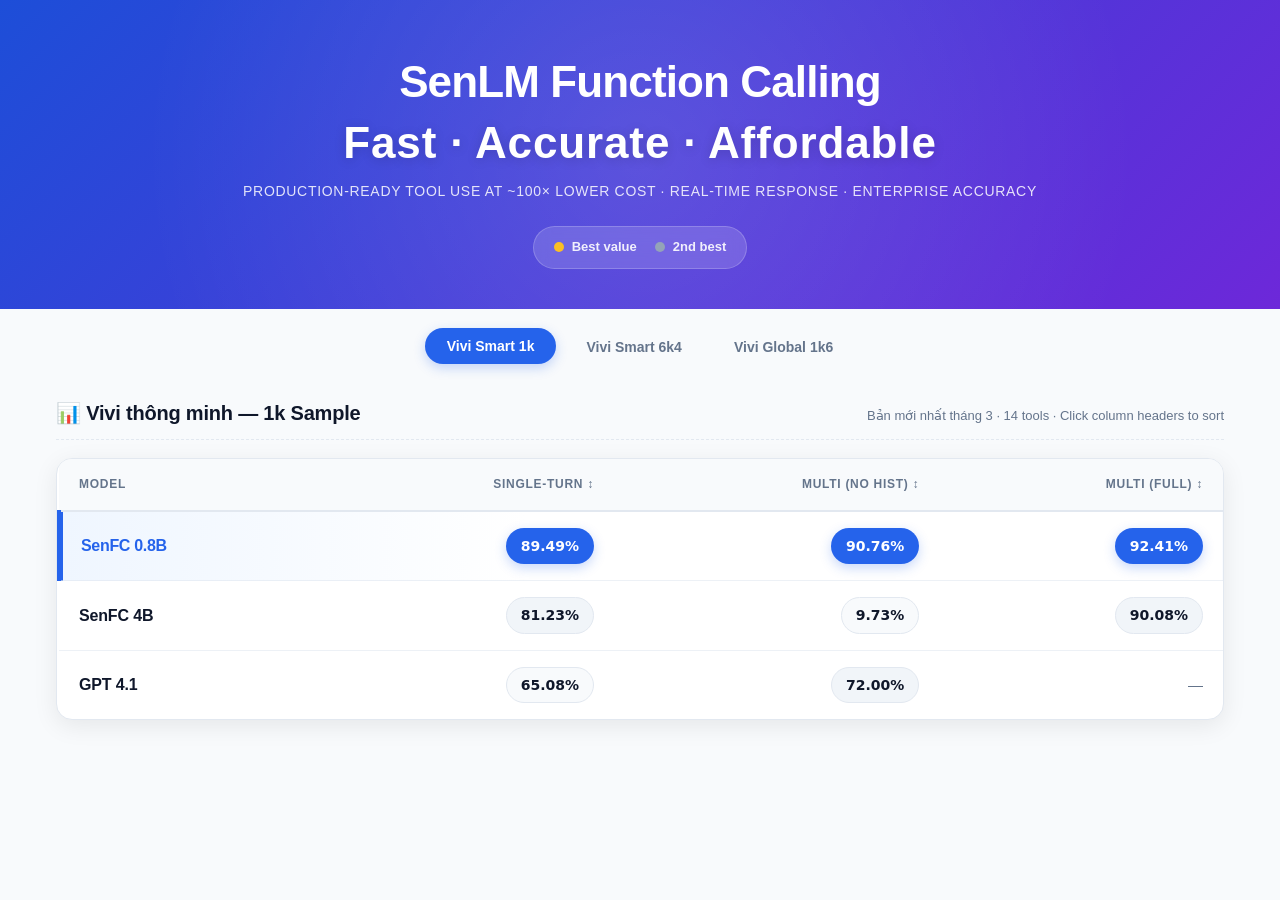
==== index.html @ 24fd55d2 "Clean leaderboard" ====
<!DOCTYPE html>
<html lang="en">

<head>
  <meta charset="UTF-8">
  <meta name="viewport" content="width=device-width, initial-scale=1.0">
  <title>Tool Use - SLP Benchmark — Car assistant - Robot </title>
  <link
    href="https://fonts.googleapis.com/css2?family=Quicksand:wght@500;600;700&family=Nunito:wght@400;500;600&family=Cormorant+Garamond:wght@300;400;600;700&family=Playfair+Display:ital,wght@0,400;0,700;1,400;1,700&display=swap"
    rel="stylesheet">
  <link rel="stylesheet" href="./static/style/style.css">
</head>

<body>
  <header class="header">
  <h1 class="page-title">SenLM Function Calling<br><span>Fast · Accurate · Affordable</span></h1>
  <p class="subtitle">Production-ready tool use at ~100× lower cost · Real-time response · Enterprise accuracy</p>
  <div class="legend">
    <div class="legend-item">
      <div class="legend-dot legend-best"></div> Best value
    </div>
    <div class="legend-item">
      <div class="legend-dot legend-second"></div> 2nd best
    </div>
  </div>
</header>

  <nav class="nav-tabs">
    <button class="tab-btn active" onclick="switchTab('vivi1k')">Vivi Smart 1k</button>
    <button class="tab-btn" onclick="switchTab('vivi6k')">Vivi Smart 6k4</button>
    <button class="tab-btn" onclick="switchTab('viviglob')">Vivi Global 1k6</button>
    <!-- <button class="tab-btn" onclick="switchTab('chart')">Visual Chart</button> -->
  </nav>

  <main class="main">
    <div id="tab-vivi1k" class="tab-panel active">
      <div class="section-header">
        <div class="section-title">📊 Vivi thông minh — 1k Sample</div>
        <div class="section-meta">Bản mới nhất tháng 3 · 14 tools · Click column headers to sort</div>
      </div>
      <div class="table-wrap">
        <table>
          <thead>
            <tr>
              <th>Model</th>
              <th class="sortable" onclick="sort1k('single')">Single-turn ↕</th>
              <th class="sortable" onclick="sort1k('noasst')">Multi (no hist) ↕</th>
              <th class="sortable" onclick="sort1k('full')">Multi (full) ↕</th>
            </tr>
          </thead>
          <tbody id="table1k-body"></tbody>
        </table>
      </div>
    </div>

    <!-- Vivi Smart 6k4 Table -->
    <div id="tab-vivi6k" class="tab-panel">
      <div class="section-header">
        <div class="section-title">📊 Vivi thông minh — 6k4 Sample</div>
        <div class="section-meta">Bản input 8 tools tháng 2</div>
      </div>
      <div class="table-wrap">
        <table>
          <thead>
            <tr>
              <th>Model</th>
              <th class="sortable" onclick="sort6k('overall')">Overall ↕</th>
              <th class="sortable" onclick="sort6k('tool')">Tool-Only ↕</th>
              <th class="sortable" onclick="sort6k('nocall')">No-Call ↕</th>
              <th class="sortable" onclick="sort6k('arg')">Argument ↕</th>
            </tr>
          </thead>
          <tbody id="table6k-body"></tbody>
        </table>
      </div>
    </div>

    <!-- Vivi Global English Table -->
    <div id="tab-viviglob" class="tab-panel">
      <div class="section-header">
        <div class="section-title">📊 Vivi Global English — 1k6</div>
      </div>
      <div class="table-wrap">
        <table>
          <thead>
            <tr>
              <th>Model</th>
              <th class="sortable" onclick="sortGlob('overall')">Overall ↕</th>
              <th class="sortable" onclick="sortGlob('tool')">Tool-Only ↕</th>
              <th class="sortable" onclick="sortGlob('nocall')">No-Call ↕</th>
              <th class="sortable" onclick="sortGlob('arg')">Argument ↕</th>
            </tr>
          </thead>
          <tbody id="tableglob-body"></tbody>
        </table>
      </div>
    </div>
  </main>

  <script src="./static/js/app.js"></script>
</body>

</html>
---- static/style/style.css ----
/* =========================================
   MODERN SaaS LEADERBOARD THEME
   Bold Header • Clean White Tables • Top Model Highlight
   ========================================= */

:root {
  /* Header & Accent */
  --header-bg: linear-gradient(135deg, #1D4ED8 0%, #6D28D9 100%);
  --accent: #2563EB;
  --accent-light: #EFF6FF;
  --accent-glow: rgba(37, 99, 235, 0.25);

  /* Layout & Backgrounds */
  --bg-main: #F8FAFC;
  --bg-card: #FFFFFF;
  --bg-hover: #F1F5F9;

  /* Borders & Shadows */
  --border: #E2E8F0;
  --border-soft: rgba(226, 232, 240, 0.6);
  --shadow-sm: 0 2px 8px rgba(0, 0, 0, 0.04);
  --shadow-md: 0 6px 24px rgba(0, 0, 0, 0.08);

  /* Typography */
  --text-dark: #0F172A;
  --text-muted: #64748B;
  --text-light: #FFFFFF;
}

*, *::before, *::after { box-sizing: border-box; margin: 0; padding: 0; }
html { scroll-behavior: smooth; }

body {
  font-family: 'Inter', -apple-system, BlinkMacSystemFont, 'Segoe UI', Roboto, sans-serif;
  background: var(--bg-main);
  color: var(--text-dark);
  line-height: 1.6;
  font-size: 15px;
  min-height: 100vh;
  -webkit-font-smoothing: antialiased;
}

/* =========================================
   HEADER (Bold Background + White Text)
   ========================================= */
.header {
  background: var(--header-bg);
  color: var(--text-light);
  padding: 56px 24px 40px;
  text-align: center;
  position: relative;
  overflow: hidden;
}

/* Subtle geometric glow behind title */
.header::before {
  content: '';
  position: absolute;
  top: -50%;
  left: -10%;
  width: 120%;
  height: 200%;
  background: radial-gradient(circle at 50% 50%, rgba(255,255,255,0.12) 0%, transparent 60%);
  pointer-events: none;
}

.page-title {
  font-size: clamp(28px, 5vw, 44px);
  font-weight: 800;
  letter-spacing: -0.02em;
  line-height: 1.2;
  color: #FFFFFF;
  margin-bottom: 10px;
  position: relative;
}

.page-title span {
  display: block;
  margin-top: 8px;
  font-weight: 700;
  color: #FFFFFF;
  letter-spacing: 0.02em;
  text-shadow: 0 2px 12px rgba(0,0,0,0.15);
}

.subtitle {
  font-size: 14px;
  font-weight: 500;
  color: rgba(255, 255, 255, 0.85);
  letter-spacing: 0.05em;
  text-transform: uppercase;
  margin-bottom: 24px;
  position: relative;
}

.legend {
  display: inline-flex;
  gap: 18px;
  padding: 10px 20px;
  background: rgba(255, 255, 255, 0.15);
  backdrop-filter: blur(8px);
  border: 1px solid rgba(255, 255, 255, 0.2);
  border-radius: 999px;
  color: rgba(255, 255, 255, 0.9);
  font-size: 13px;
  font-weight: 600;
  position: relative;
}

.legend-item { display: flex; align-items: center; gap: 8px; }
.legend-dot { width: 10px; height: 10px; border-radius: 50%; }
.legend-best { background: #FBBF24; }
.legend-second { background: #94A3B8; }

/* =========================================
   NAVIGATION TABS
   ========================================= */
.nav-tabs {
  display: flex;
  justify-content: center;
  gap: 8px;
  padding: 20px 16px 0;
  max-width: 900px;
  margin: 0 auto;
}

.tab-btn {
  font-family: inherit;
  font-size: 14px;
  font-weight: 600;
  padding: 10px 22px;
  border: none;
  background: transparent;
  color: var(--text-muted);
  cursor: pointer;
  border-radius: 999px;
  transition: all 0.2s ease;
}

.tab-btn:hover { background: var(--accent-light); color: var(--accent); }
.tab-btn.active {
  background: var(--accent);
  color: #FFFFFF;
  box-shadow: 0 4px 12px var(--accent-glow);
  transform: translateY(-1px);
}

/* =========================================
   MAIN CONTENT & TABLES
   ========================================= */
.main {
  max-width: 1200px;
  margin: 0 auto;
  padding: 32px 16px 64px;
}

.tab-panel { display: none; animation: fadeSlide 0.3s ease-out; }
.tab-panel.active { display: block; }
@keyframes fadeSlide { from { opacity: 0; transform: translateY(8px); } to { opacity: 1; transform: translateY(0); } }

.section-header {
  display: flex;
  justify-content: space-between;
  align-items: baseline;
  margin-bottom: 18px;
  padding-bottom: 10px;
  border-bottom: 1px dashed var(--border);
}

.section-title { font-size: 20px; font-weight: 700; color: var(--text-dark); letter-spacing: -0.01em; }
.section-meta { font-size: 13px; color: var(--text-muted); font-weight: 500; }

.table-wrap {
  background: var(--bg-card);
  border: 1px solid var(--border);
  border-radius: 16px;
  box-shadow: var(--shadow-md);
  overflow: hidden;
  margin-bottom: 32px;
}

table { width: 100%; border-collapse: collapse; min-width: 700px; }
thead tr { background: #F8FAFC; border-bottom: 2px solid var(--border); }
th {
  font-size: 12px;
  font-weight: 700;
  text-transform: uppercase;
  letter-spacing: 0.06em;
  color: var(--text-muted);
  padding: 16px 20px;
  text-align: left;
  white-space: nowrap;
}
th.sortable { cursor: pointer; user-select: none; transition: color 0.15s, background 0.15s; }
th.sortable:hover { color: var(--accent); background: rgba(37,99,235,0.04); }
th:not(:first-child) { text-align: right; }

tbody tr {
  border-bottom: 1px solid var(--border-soft);
  transition: background 0.15s ease;
}
tbody tr:last-child { border-bottom: none; }
tbody tr:hover { background: var(--bg-hover); }

td { padding: 16px 20px; font-size: 15px; vertical-align: middle; color: var(--text-dark); }
td:not(:first-child) { text-align: right; }

.td-model { font-weight: 700; font-size: 16px; color: var(--text-dark); letter-spacing: -0.01em; }
.td-model.senlm { color: var(--accent); font-weight: 800; }

/* =========================================
   TOP MODEL HIGHLIGHT (Bold Accent)
   ========================================= */
tbody tr:first-child {
  background: linear-gradient(90deg, var(--accent-light) 0%, #FFFFFF 40%);
  border-left: 4px solid var(--accent);
  box-shadow: inset 4px 0 0 var(--accent);
}
tbody tr:first-child .td-model {
  color: var(--accent);
  font-weight: 800;
  letter-spacing: -0.02em;
}

/* =========================================
   METRIC BADGES
   ========================================= */
.val {
  display: inline-flex;
  align-items: center;
  justify-content: center;
  min-width: 78px;
  padding: 6px 14px;
  font-family: 'Inter', system-ui, sans-serif;
  font-weight: 600;
  font-size: 14px;
  color: var(--text-dark);
  background: #F8FAFC;
  border: 1px solid var(--border);
  border-radius: 999px;
  transition: transform 0.15s ease, box-shadow 0.15s ease;
}
.val:hover { transform: translateY(-2px); box-shadow: var(--shadow-sm); }

.val.best {
  background: var(--accent);
  color: #FFFFFF;
  border-color: transparent;
  font-weight: 700;
  box-shadow: 0 4px 12px var(--accent-glow);
}
.val.second { background: #F1F5F9; color: var(--text-dark); border-color: var(--border); font-weight: 700; }
.val-dash { color: var(--text-muted); font-weight: 500; }

/* =========================================
   CHART & SELECTORS (Optional)
   ========================================= */
.chart-section {
  background: var(--bg-card);
  border: 1px solid var(--border);
  border-radius: 16px;
  padding: 24px;
  box-shadow: var(--shadow-md);
  margin-bottom: 32px;
}
.metric-selector { display: flex; gap: 8px; flex-wrap: wrap; margin-bottom: 18px; }
.metric-btn {
  font-family: inherit; font-size: 13px; font-weight: 600; padding: 8px 16px;
  border: 1px solid var(--border); background: transparent; color: var(--text-muted);
  border-radius: 8px; cursor: pointer; transition: all 0.15s;
}
.metric-btn:hover { border-color: var(--accent); color: var(--accent); background: var(--accent-light); }
.metric-btn.active { background: var(--accent); border-color: var(--accent); color: #FFF; box-shadow: 0 3px 10px var(--accent-glow); }

/* Responsive */
@media (max-width: 768px) {
  .header { padding: 40px 16px 32px; }
  .main { padding: 24px 12px 48px; }
  .nav-tabs { gap: 6px; overflow-x: auto; justify-content: flex-start; padding: 12px 8px 0; }
  .tab-btn { padding: 8px 16px; font-size: 13px; }
  .section-header { flex-direction: column; gap: 6px; }
  th, td { padding: 12px 14px; font-size: 14px; }
  .val { min-width: 70px; padding: 5px 10px; font-size: 13px; }
}
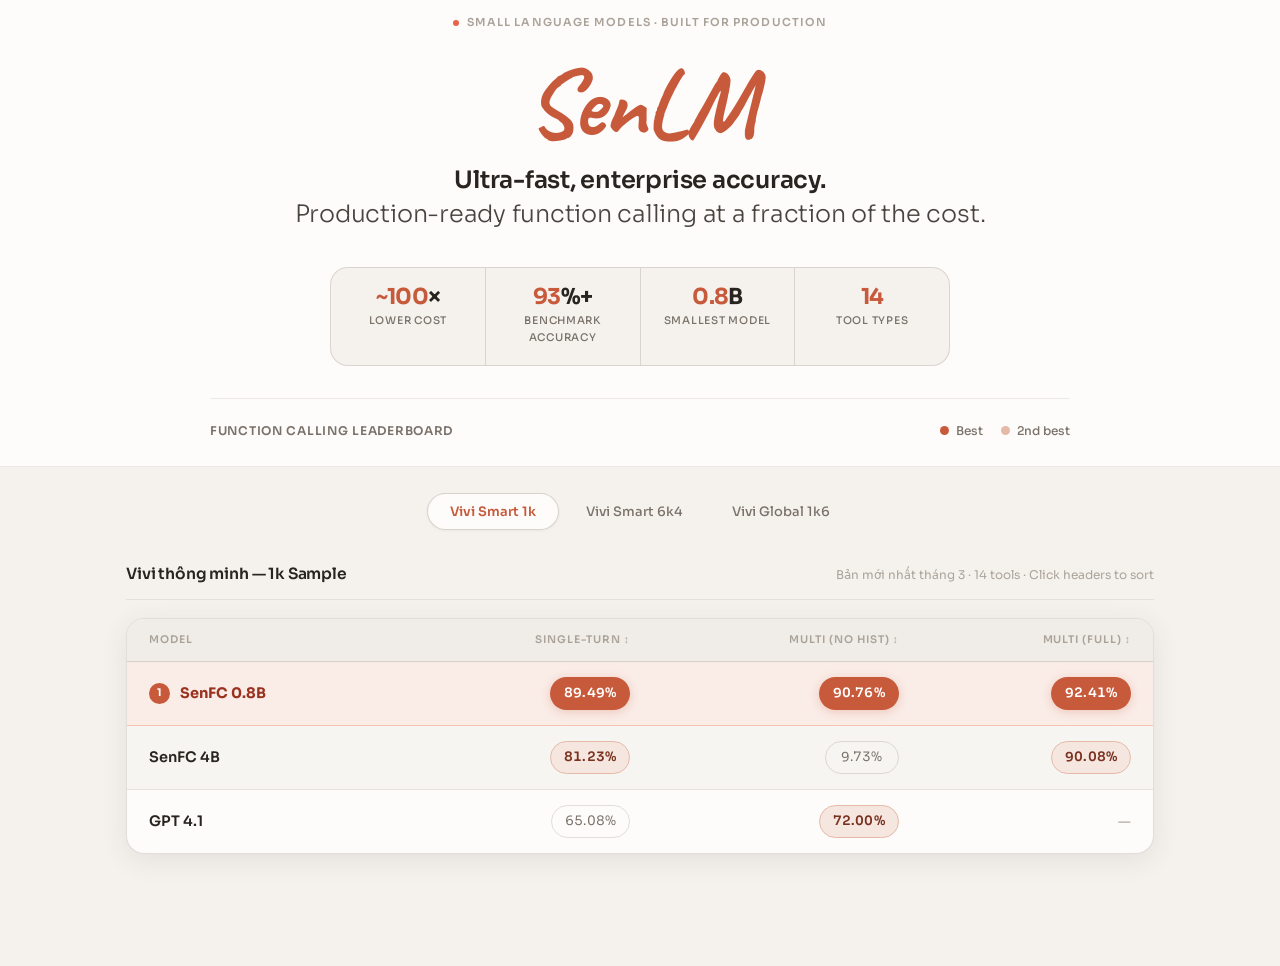
==== commit 423405e7: "Add claude liked theme" ====
--- a/index.html
+++ b/index.html
@@ -1,42 +1,71 @@
 <!DOCTYPE html>
 <html lang="en">
-
 <head>
   <meta charset="UTF-8">
   <meta name="viewport" content="width=device-width, initial-scale=1.0">
-  <title>Tool Use - SLP Benchmark — Car assistant - Robot </title>
-  <link
-    href="https://fonts.googleapis.com/css2?family=Quicksand:wght@500;600;700&family=Nunito:wght@400;500;600&family=Cormorant+Garamond:wght@300;400;600;700&family=Playfair+Display:ital,wght@0,400;0,700;1,400;1,700&display=swap"
-    rel="stylesheet">
+  <title>SenLM — Function Calling Benchmark</title>
+  <link href="https://fonts.googleapis.com/css2?family=Caveat:wght@600;700&family=Sora:wght@300;400;500;600;700&display=swap" rel="stylesheet">
   <link rel="stylesheet" href="./static/style/style.css">
 </head>
+<body>
 
-<body>
   <header class="header">
-  <h1 class="page-title">SenLM Function Calling<br><span>Fast · Accurate · Affordable</span></h1>
-  <p class="subtitle">Production-ready tool use at ~100× lower cost · Real-time response · Enterprise accuracy</p>
-  <div class="legend">
-    <div class="legend-item">
-      <div class="legend-dot legend-best"></div> Best value
+    <div class="header-eyebrow">
+      <span class="eyebrow-dot"></span>
+      Small Language Models · Built for Production
     </div>
-    <div class="legend-item">
-      <div class="legend-dot legend-second"></div> 2nd best
+
+    <div class="brand-lockup">
+      <span class="brand-name">SenLM</span>
+      <span class="brand-tagline-big">
+        <strong>Ultra-fast, enterprise accuracy.</strong><br>
+        Production-ready function calling at a fraction of the cost.
+      </span>
     </div>
-  </div>
-</header>
+
+    <div class="hero-stats">
+      <div class="hero-stat">
+        <span class="hero-stat-value"><span>~100</span>×</span>
+        <span class="hero-stat-label">Lower cost</span>
+      </div>
+      <div class="hero-stat">
+        <span class="hero-stat-value"><span>93</span>%+</span>
+        <span class="hero-stat-label">Benchmark accuracy</span>
+      </div>
+      <div class="hero-stat">
+        <span class="hero-stat-value"><span>0.8</span>B</span>
+        <span class="hero-stat-label">Smallest model</span>
+      </div>
+      <div class="hero-stat">
+        <span class="hero-stat-value"><span>14</span></span>
+        <span class="hero-stat-label">Tool types</span>
+      </div>
+    </div>
+
+    <div class="hero-bottom">
+      <div class="benchmark-label">Function Calling Leaderboard</div>
+      <div class="legend">
+        <div class="legend-item">
+          <div class="legend-dot legend-best"></div> Best
+        </div>
+        <div class="legend-item">
+          <div class="legend-dot legend-second"></div> 2nd best
+        </div>
+      </div>
+    </div>
+  </header>
 
   <nav class="nav-tabs">
     <button class="tab-btn active" onclick="switchTab('vivi1k')">Vivi Smart 1k</button>
     <button class="tab-btn" onclick="switchTab('vivi6k')">Vivi Smart 6k4</button>
     <button class="tab-btn" onclick="switchTab('viviglob')">Vivi Global 1k6</button>
-    <!-- <button class="tab-btn" onclick="switchTab('chart')">Visual Chart</button> -->
   </nav>
 
   <main class="main">
     <div id="tab-vivi1k" class="tab-panel active">
       <div class="section-header">
-        <div class="section-title">📊 Vivi thông minh — 1k Sample</div>
-        <div class="section-meta">Bản mới nhất tháng 3 · 14 tools · Click column headers to sort</div>
+        <div class="section-title">Vivi thông minh — 1k Sample</div>
+        <div class="section-meta">Bản mới nhất tháng 3 · 14 tools · Click headers to sort</div>
       </div>
       <div class="table-wrap">
         <table>
@@ -53,10 +82,9 @@
       </div>
     </div>
 
-    <!-- Vivi Smart 6k4 Table -->
     <div id="tab-vivi6k" class="tab-panel">
       <div class="section-header">
-        <div class="section-title">📊 Vivi thông minh — 6k4 Sample</div>
+        <div class="section-title">Vivi thông minh — 6k4 Sample</div>
         <div class="section-meta">Bản input 8 tools tháng 2</div>
       </div>
       <div class="table-wrap">
@@ -75,10 +103,9 @@
       </div>
     </div>
 
-    <!-- Vivi Global English Table -->
     <div id="tab-viviglob" class="tab-panel">
       <div class="section-header">
-        <div class="section-title">📊 Vivi Global English — 1k6</div>
+        <div class="section-title">Vivi Global English — 1k6</div>
       </div>
       <div class="table-wrap">
         <table>
@@ -99,5 +126,4 @@
 
   <script src="./static/js/app.js"></script>
 </body>
-
 </html>
--- a/static/style/style.css
+++ b/static/style/style.css
@@ -1,284 +1,398 @@
-/* =========================================
-   MODERN SaaS LEADERBOARD THEME
-   Bold Header • Clean White Tables • Top Model Highlight
-   ========================================= */
-
+@import url('https://fonts.googleapis.com/css2?family=Caveat:wght@600;700&family=Sora:wght@300;400;500;600;700&display=swap');
+
+/* ══════════════════════════════════════════
+   2026 ELEVATED NEUTRALS — 60/30/10 PALETTE
+   Base  60%: warm cream   #F5F2EE
+   Mid   30%: mist stone   #E8E4DE / card #FDFCFA
+   Accent 10%: burnt coral  #C85A3C
+══════════════════════════════════════════ */
 :root {
-  /* Header & Accent */
-  --header-bg: linear-gradient(135deg, #1D4ED8 0%, #6D28D9 100%);
-  --accent: #2563EB;
-  --accent-light: #EFF6FF;
-  --accent-glow: rgba(37, 99, 235, 0.25);
-
-  /* Layout & Backgrounds */
-  --bg-main: #F8FAFC;
-  --bg-card: #FFFFFF;
-  --bg-hover: #F1F5F9;
-
-  /* Borders & Shadows */
-  --border: #E2E8F0;
-  --border-soft: rgba(226, 232, 240, 0.6);
-  --shadow-sm: 0 2px 8px rgba(0, 0, 0, 0.04);
-  --shadow-md: 0 6px 24px rgba(0, 0, 0, 0.08);
-
-  /* Typography */
-  --text-dark: #0F172A;
-  --text-muted: #64748B;
-  --text-light: #FFFFFF;
+  --bg-page:      #F5F2EE;
+  --bg-section:   #EDEAE4;
+  --bg-card:      #FDFCFA;
+  --bg-row-alt:   #F7F5F1;
+  --bg-hover:     #EDE9E3;
+  --bg-thead:     #F0EDE8;
+
+  --accent:       #C85A3C;
+  --accent-warm:  #E8634A;
+  --accent-soft:  #FAECE7;
+  --accent-mid:   #F5C4B3;
+  --accent-text:  #9A3220;
+
+  --best-bg:      #C85A3C;
+  --best-fg:      #FFFFFF;
+  --second-bg:    #F5E6DF;
+  --second-fg:    #7A3220;
+  --second-bdr:   #E5B9A8;
+
+  --text-900:     #2A2420;
+  --text-700:     #4A443F;
+  --text-500:     #7A726A;
+  --text-300:     #ABA39A;
+
+  --border:       rgba(80,60,40,0.10);
+  --border-mid:   rgba(80,60,40,0.16);
+  --border-strong:rgba(80,60,40,0.22);
+
+  --shadow-xs:    0 1px 3px rgba(50,30,15,0.05);
+  --shadow-sm:    0 2px 12px rgba(50,30,15,0.07);
+  --shadow-md:    0 6px 28px rgba(50,30,15,0.09);
+
+  --r-sm:   8px;
+  --r-md:   12px;
+  --r-lg:   18px;
+  --r-pill: 999px;
+
+  --font-brand: 'Caveat', cursive;
+  --font-body:  'Sora', -apple-system, BlinkMacSystemFont, sans-serif;
 }
 
 *, *::before, *::after { box-sizing: border-box; margin: 0; padding: 0; }
 html { scroll-behavior: smooth; }
 
 body {
-  font-family: 'Inter', -apple-system, BlinkMacSystemFont, 'Segoe UI', Roboto, sans-serif;
-  background: var(--bg-main);
-  color: var(--text-dark);
+  font-family: var(--font-body);
+  background: var(--bg-page);
+  color: var(--text-700);
   line-height: 1.6;
   font-size: 15px;
   min-height: 100vh;
   -webkit-font-smoothing: antialiased;
 }
 
-/* =========================================
-   HEADER (Bold Background + White Text)
-   ========================================= */
+/* HERO */
 .header {
-  background: var(--header-bg);
-  color: var(--text-light);
-  padding: 56px 24px 40px;
+  background: var(--bg-card);
+  border-bottom: 1px solid var(--border);
+  padding: 0 24px;
   text-align: center;
-  position: relative;
+}
+
+.header-eyebrow {
+  display: flex;
+  justify-content: center;
+  align-items: center;
+  gap: 8px;
+  padding: 14px 0 0;
+  font-size: 11px;
+  font-weight: 600;
+  letter-spacing: 0.1em;
+  text-transform: uppercase;
+  color: var(--text-300);
+}
+
+.eyebrow-dot {
+  width: 6px; height: 6px;
+  border-radius: 50%;
+  background: var(--accent-warm);
+  display: inline-block;
+}
+
+.brand-lockup { padding: 28px 0 0; }
+
+.brand-name {
+  font-family: var(--font-brand);
+  font-size: clamp(60px, 10vw, 96px);
+  font-weight: 700;
+  color: var(--accent);
+  letter-spacing: -0.01em;
+  line-height: 0.92;
+  display: block;
+}
+
+.brand-tagline-big {
+  display: block;
+  font-size: clamp(16px, 2.6vw, 24px);
+  font-weight: 300;
+  color: var(--text-700);
+  letter-spacing: -0.01em;
+  margin-top: 16px;
+  line-height: 1.4;
+}
+
+.brand-tagline-big strong {
+  font-weight: 600;
+  color: var(--text-900);
+}
+
+.hero-stats {
+  display: flex;
+  justify-content: center;
+  gap: 0;
+  margin: 36px auto 0;
+  max-width: 620px;
+  border: 1px solid var(--border-mid);
+  border-radius: var(--r-lg);
   overflow: hidden;
-}
-
-/* Subtle geometric glow behind title */
-.header::before {
-  content: '';
-  position: absolute;
-  top: -50%;
-  left: -10%;
-  width: 120%;
-  height: 200%;
-  background: radial-gradient(circle at 50% 50%, rgba(255,255,255,0.12) 0%, transparent 60%);
-  pointer-events: none;
-}
-
-.page-title {
-  font-size: clamp(28px, 5vw, 44px);
-  font-weight: 800;
-  letter-spacing: -0.02em;
-  line-height: 1.2;
-  color: #FFFFFF;
-  margin-bottom: 10px;
-  position: relative;
-}
-
-.page-title span {
+  background: var(--bg-page);
+}
+
+.hero-stat {
+  flex: 1;
+  padding: 18px 16px;
+  text-align: center;
+  border-right: 1px solid var(--border-mid);
+}
+.hero-stat:last-child { border-right: none; }
+
+.hero-stat-value {
+  font-size: 22px;
+  font-weight: 700;
+  color: var(--text-900);
+  letter-spacing: -0.03em;
+  line-height: 1;
   display: block;
-  margin-top: 8px;
-  font-weight: 700;
-  color: #FFFFFF;
-  letter-spacing: 0.02em;
-  text-shadow: 0 2px 12px rgba(0,0,0,0.15);
-}
-
-.subtitle {
-  font-size: 14px;
+}
+.hero-stat-value span { color: var(--accent); }
+
+.hero-stat-label {
+  font-size: 10.5px;
   font-weight: 500;
-  color: rgba(255, 255, 255, 0.85);
-  letter-spacing: 0.05em;
+  color: var(--text-500);
   text-transform: uppercase;
-  margin-bottom: 24px;
-  position: relative;
+  letter-spacing: 0.07em;
+  margin-top: 5px;
+  display: block;
+}
+
+.hero-bottom {
+  display: flex;
+  justify-content: space-between;
+  align-items: center;
+  padding: 22px 0 26px;
+  border-top: 1px solid var(--border);
+  margin-top: 32px;
+  max-width: 860px;
+  margin-left: auto;
+  margin-right: auto;
+  flex-wrap: wrap;
+  gap: 12px;
+}
+
+.benchmark-label {
+  font-size: 12px;
+  font-weight: 600;
+  color: var(--text-500);
+  letter-spacing: 0.06em;
+  text-transform: uppercase;
 }
 
 .legend {
-  display: inline-flex;
+  display: flex;
   gap: 18px;
-  padding: 10px 20px;
-  background: rgba(255, 255, 255, 0.15);
-  backdrop-filter: blur(8px);
-  border: 1px solid rgba(255, 255, 255, 0.2);
-  border-radius: 999px;
-  color: rgba(255, 255, 255, 0.9);
-  font-size: 13px;
-  font-weight: 600;
-  position: relative;
-}
-
-.legend-item { display: flex; align-items: center; gap: 8px; }
-.legend-dot { width: 10px; height: 10px; border-radius: 50%; }
-.legend-best { background: #FBBF24; }
-.legend-second { background: #94A3B8; }
-
-/* =========================================
-   NAVIGATION TABS
-   ========================================= */
+  font-size: 12px;
+  font-weight: 500;
+  color: var(--text-500);
+  align-items: center;
+}
+
+.legend-item { display: flex; align-items: center; gap: 7px; }
+.legend-dot  { width: 9px; height: 9px; border-radius: 50%; flex-shrink: 0; }
+.legend-best   { background: var(--best-bg); }
+.legend-second { background: var(--second-bdr); }
+
+/* NAV */
 .nav-tabs {
   display: flex;
   justify-content: center;
-  gap: 8px;
-  padding: 20px 16px 0;
+  gap: 4px;
+  padding: 26px 16px 0;
   max-width: 900px;
   margin: 0 auto;
 }
 
 .tab-btn {
-  font-family: inherit;
-  font-size: 14px;
-  font-weight: 600;
-  padding: 10px 22px;
-  border: none;
+  font-family: var(--font-body);
+  font-size: 13px;
+  font-weight: 500;
+  padding: 9px 22px;
+  border: 1px solid transparent;
   background: transparent;
-  color: var(--text-muted);
+  color: var(--text-500);
   cursor: pointer;
-  border-radius: 999px;
-  transition: all 0.2s ease;
-}
-
-.tab-btn:hover { background: var(--accent-light); color: var(--accent); }
+  border-radius: var(--r-pill);
+  transition: all 0.18s ease;
+}
+
+.tab-btn:hover {
+  background: var(--bg-card);
+  border-color: var(--border-mid);
+  color: var(--text-700);
+}
+
 .tab-btn.active {
-  background: var(--accent);
-  color: #FFFFFF;
-  box-shadow: 0 4px 12px var(--accent-glow);
-  transform: translateY(-1px);
-}
-
-/* =========================================
-   MAIN CONTENT & TABLES
-   ========================================= */
+  background: var(--bg-card);
+  border-color: var(--border-strong);
+  color: var(--accent);
+  font-weight: 600;
+  box-shadow: var(--shadow-xs);
+}
+
+/* MAIN */
 .main {
-  max-width: 1200px;
+  max-width: 1060px;
   margin: 0 auto;
-  padding: 32px 16px 64px;
-}
-
-.tab-panel { display: none; animation: fadeSlide 0.3s ease-out; }
+  padding: 32px 16px 80px;
+}
+
+.tab-panel { display: none; animation: fadeUp 0.22s ease-out; }
 .tab-panel.active { display: block; }
-@keyframes fadeSlide { from { opacity: 0; transform: translateY(8px); } to { opacity: 1; transform: translateY(0); } }
+
+@keyframes fadeUp {
+  from { opacity: 0; transform: translateY(7px); }
+  to   { opacity: 1; transform: translateY(0); }
+}
 
 .section-header {
   display: flex;
   justify-content: space-between;
   align-items: baseline;
   margin-bottom: 18px;
-  padding-bottom: 10px;
-  border-bottom: 1px dashed var(--border);
-}
-
-.section-title { font-size: 20px; font-weight: 700; color: var(--text-dark); letter-spacing: -0.01em; }
-.section-meta { font-size: 13px; color: var(--text-muted); font-weight: 500; }
-
+  padding-bottom: 12px;
+  border-bottom: 1px solid var(--border);
+}
+
+.section-title {
+  font-size: 15.5px;
+  font-weight: 600;
+  color: var(--text-900);
+  letter-spacing: -0.01em;
+}
+
+.section-meta {
+  font-size: 12px;
+  color: var(--text-300);
+  font-weight: 400;
+}
+
+/* TABLE */
 .table-wrap {
   background: var(--bg-card);
-  border: 1px solid var(--border);
-  border-radius: 16px;
+  border: 1px solid var(--border-mid);
+  border-radius: var(--r-lg);
   box-shadow: var(--shadow-md);
   overflow: hidden;
   margin-bottom: 32px;
 }
 
-table { width: 100%; border-collapse: collapse; min-width: 700px; }
-thead tr { background: #F8FAFC; border-bottom: 2px solid var(--border); }
+table { width: 100%; border-collapse: collapse; min-width: 640px; }
+
+thead tr {
+  background: var(--bg-thead);
+  border-bottom: 1px solid var(--border-mid);
+}
+
 th {
-  font-size: 12px;
-  font-weight: 700;
+  font-size: 10.5px;
+  font-weight: 600;
   text-transform: uppercase;
-  letter-spacing: 0.06em;
-  color: var(--text-muted);
-  padding: 16px 20px;
+  letter-spacing: 0.09em;
+  color: var(--text-300);
+  padding: 13px 22px;
   text-align: left;
   white-space: nowrap;
 }
-th.sortable { cursor: pointer; user-select: none; transition: color 0.15s, background 0.15s; }
-th.sortable:hover { color: var(--accent); background: rgba(37,99,235,0.04); }
+
+th.sortable { cursor: pointer; user-select: none; transition: color 0.15s; }
+th.sortable:hover { color: var(--accent); }
 th:not(:first-child) { text-align: right; }
 
 tbody tr {
-  border-bottom: 1px solid var(--border-soft);
-  transition: background 0.15s ease;
-}
+  border-bottom: 1px solid var(--border);
+  transition: background 0.13s ease;
+}
+tbody tr:nth-child(even) { background: var(--bg-row-alt); }
 tbody tr:last-child { border-bottom: none; }
 tbody tr:hover { background: var(--bg-hover); }
 
-td { padding: 16px 20px; font-size: 15px; vertical-align: middle; color: var(--text-dark); }
+tbody tr:first-child {
+  background: var(--accent-soft);
+  border-bottom: 1px solid var(--accent-mid);
+}
+tbody tr:first-child:hover { background: #f8ddd3; }
+
+td {
+  padding: 15px 22px;
+  font-size: 14px;
+  vertical-align: middle;
+  color: var(--text-700);
+}
 td:not(:first-child) { text-align: right; }
 
-.td-model { font-weight: 700; font-size: 16px; color: var(--text-dark); letter-spacing: -0.01em; }
-.td-model.senlm { color: var(--accent); font-weight: 800; }
-
-/* =========================================
-   TOP MODEL HIGHLIGHT (Bold Accent)
-   ========================================= */
-tbody tr:first-child {
-  background: linear-gradient(90deg, var(--accent-light) 0%, #FFFFFF 40%);
-  border-left: 4px solid var(--accent);
-  box-shadow: inset 4px 0 0 var(--accent);
-}
+.td-model {
+  font-weight: 600;
+  font-size: 14.5px;
+  color: var(--text-900);
+  display: flex;
+  align-items: center;
+  gap: 10px;
+}
+.td-model.senlm { color: var(--accent); }
+
 tbody tr:first-child .td-model {
-  color: var(--accent);
-  font-weight: 800;
-  letter-spacing: -0.02em;
-}
-
-/* =========================================
-   METRIC BADGES
-   ========================================= */
+  color: var(--accent-text);
+  font-weight: 700;
+}
+
+.rank-badge {
+  display: inline-flex;
+  align-items: center;
+  justify-content: center;
+  width: 21px; height: 21px;
+  border-radius: 50%;
+  font-size: 10.5px;
+  font-weight: 700;
+  background: var(--accent);
+  color: #fff;
+  flex-shrink: 0;
+}
+
+/* BADGES */
 .val {
   display: inline-flex;
   align-items: center;
   justify-content: center;
-  min-width: 78px;
-  padding: 6px 14px;
-  font-family: 'Inter', system-ui, sans-serif;
-  font-weight: 600;
-  font-size: 14px;
-  color: var(--text-dark);
-  background: #F8FAFC;
-  border: 1px solid var(--border);
-  border-radius: 999px;
-  transition: transform 0.15s ease, box-shadow 0.15s ease;
-}
-.val:hover { transform: translateY(-2px); box-shadow: var(--shadow-sm); }
+  min-width: 74px;
+  padding: 5px 13px;
+  font-weight: 400;
+  font-size: 13px;
+  color: var(--text-500);
+  background: transparent;
+  border: 1px solid var(--border-mid);
+  border-radius: var(--r-pill);
+  font-variant-numeric: tabular-nums;
+  letter-spacing: 0.01em;
+}
 
 .val.best {
-  background: var(--accent);
-  color: #FFFFFF;
+  background: var(--best-bg);
+  color: var(--best-fg);
   border-color: transparent;
-  font-weight: 700;
-  box-shadow: 0 4px 12px var(--accent-glow);
-}
-.val.second { background: #F1F5F9; color: var(--text-dark); border-color: var(--border); font-weight: 700; }
-.val-dash { color: var(--text-muted); font-weight: 500; }
-
-/* =========================================
-   CHART & SELECTORS (Optional)
-   ========================================= */
-.chart-section {
-  background: var(--bg-card);
-  border: 1px solid var(--border);
-  border-radius: 16px;
-  padding: 24px;
-  box-shadow: var(--shadow-md);
-  margin-bottom: 32px;
-}
-.metric-selector { display: flex; gap: 8px; flex-wrap: wrap; margin-bottom: 18px; }
-.metric-btn {
-  font-family: inherit; font-size: 13px; font-weight: 600; padding: 8px 16px;
-  border: 1px solid var(--border); background: transparent; color: var(--text-muted);
-  border-radius: 8px; cursor: pointer; transition: all 0.15s;
-}
-.metric-btn:hover { border-color: var(--accent); color: var(--accent); background: var(--accent-light); }
-.metric-btn.active { background: var(--accent); border-color: var(--accent); color: #FFF; box-shadow: 0 3px 10px var(--accent-glow); }
-
-/* Responsive */
+  font-weight: 600;
+  box-shadow: 0 2px 10px rgba(200,90,60,0.25);
+}
+
+.val.second {
+  background: var(--second-bg);
+  color: var(--second-fg);
+  border-color: var(--second-bdr);
+  font-weight: 600;
+}
+
+.val-dash { color: var(--text-300); }
+
+/* RESPONSIVE */
 @media (max-width: 768px) {
-  .header { padding: 40px 16px 32px; }
-  .main { padding: 24px 12px 48px; }
-  .nav-tabs { gap: 6px; overflow-x: auto; justify-content: flex-start; padding: 12px 8px 0; }
-  .tab-btn { padding: 8px 16px; font-size: 13px; }
-  .section-header { flex-direction: column; gap: 6px; }
-  th, td { padding: 12px 14px; font-size: 14px; }
-  .val { min-width: 70px; padding: 5px 10px; font-size: 13px; }
+  .header { padding: 0 12px; }
+  .hero-stats { flex-direction: column; border-radius: var(--r-md); }
+  .hero-stat { border-right: none; border-bottom: 1px solid var(--border-mid); }
+  .hero-stat:last-child { border-bottom: none; }
+  .hero-bottom { flex-direction: column; align-items: flex-start; padding: 16px 0 20px; }
+  .main { padding: 20px 10px 56px; }
+  .nav-tabs { overflow-x: auto; justify-content: flex-start; padding: 16px 8px 0; gap: 3px; }
+  .tab-btn { padding: 8px 14px; font-size: 12.5px; }
+  .section-header { flex-direction: column; gap: 4px; }
+  th, td { padding: 11px 14px; font-size: 13px; }
+  .val { min-width: 62px; padding: 4px 10px; font-size: 12px; }
 }
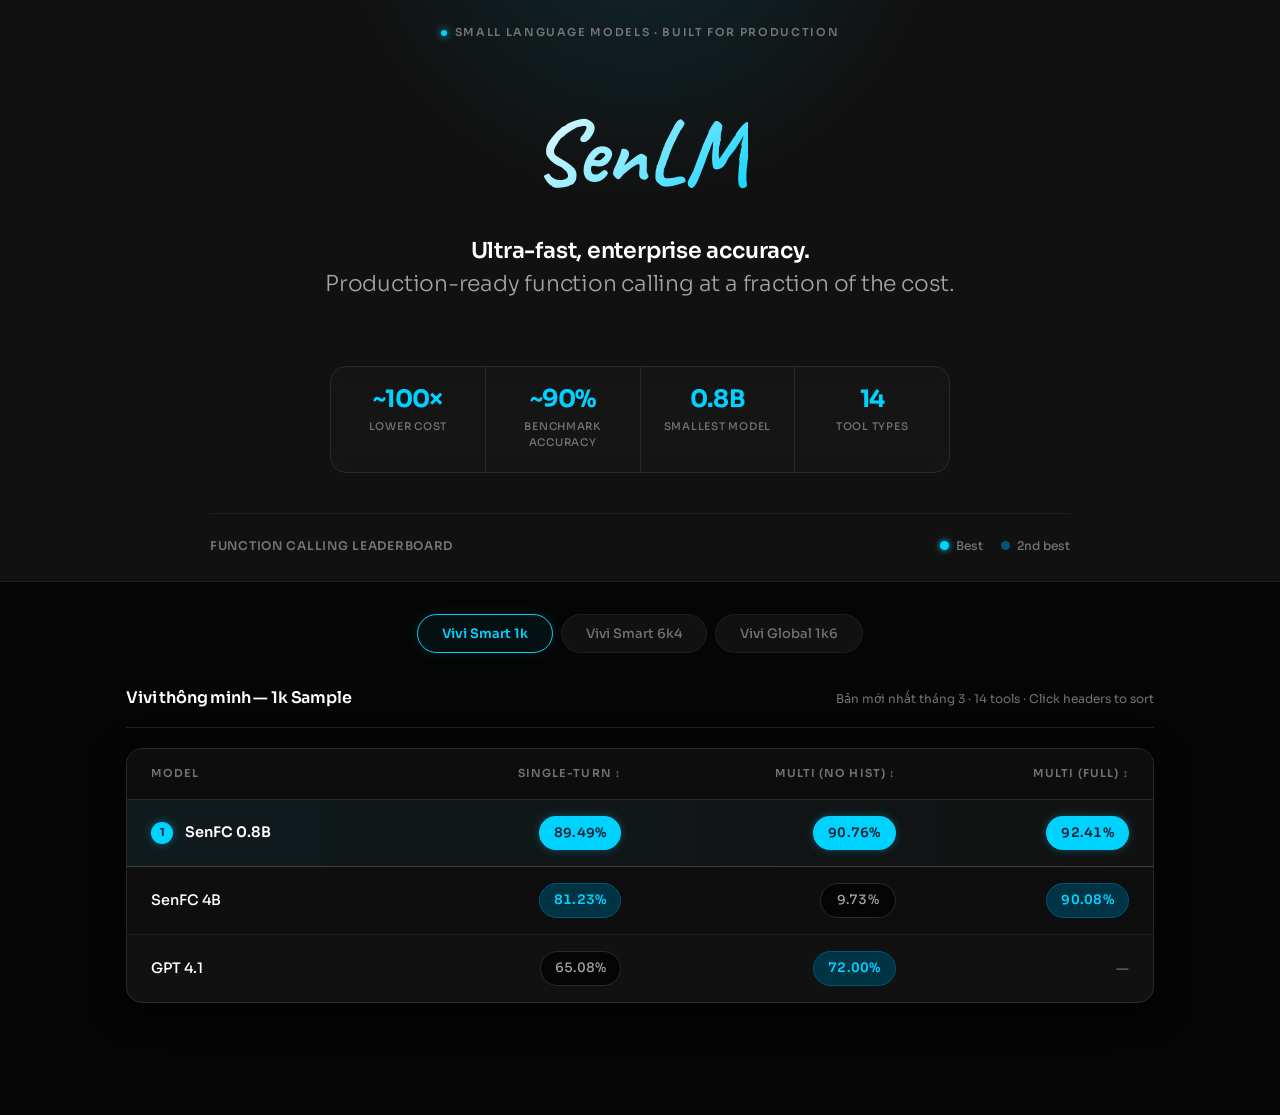
==== commit ae41899d: "Dark mode" ====
--- a/index.html
+++ b/index.html
@@ -25,15 +25,15 @@
 
     <div class="hero-stats">
       <div class="hero-stat">
-        <span class="hero-stat-value"><span>~100</span>×</span>
+        <span class="hero-stat-value"><span>~100×</span></span>
         <span class="hero-stat-label">Lower cost</span>
       </div>
       <div class="hero-stat">
-        <span class="hero-stat-value"><span>93</span>%+</span>
+        <span class="hero-stat-value"><span>~90%</span></span>
         <span class="hero-stat-label">Benchmark accuracy</span>
       </div>
       <div class="hero-stat">
-        <span class="hero-stat-value"><span>0.8</span>B</span>
+        <span class="hero-stat-value"><span>0.8B</span></span>
         <span class="hero-stat-label">Smallest model</span>
       </div>
       <div class="hero-stat">
--- a/static/style/style.css
+++ b/static/style/style.css
@@ -1,47 +1,51 @@
 @import url('https://fonts.googleapis.com/css2?family=Caveat:wght@600;700&family=Sora:wght@300;400;500;600;700&display=swap');
 
 /* ══════════════════════════════════════════
-   2026 ELEVATED NEUTRALS — 60/30/10 PALETTE
-   Base  60%: warm cream   #F5F2EE
-   Mid   30%: mist stone   #E8E4DE / card #FDFCFA
-   Accent 10%: burnt coral  #C85A3C
+   MODERN DARK / NEON TECH THEME
 ══════════════════════════════════════════ */
 :root {
-  --bg-page:      #F5F2EE;
-  --bg-section:   #EDEAE4;
-  --bg-card:      #FDFCFA;
-  --bg-row-alt:   #F7F5F1;
-  --bg-hover:     #EDE9E3;
-  --bg-thead:     #F0EDE8;
-
-  --accent:       #C85A3C;
-  --accent-warm:  #E8634A;
-  --accent-soft:  #FAECE7;
-  --accent-mid:   #F5C4B3;
-  --accent-text:  #9A3220;
-
-  --best-bg:      #C85A3C;
-  --best-fg:      #FFFFFF;
-  --second-bg:    #F5E6DF;
-  --second-fg:    #7A3220;
-  --second-bdr:   #E5B9A8;
-
-  --text-900:     #2A2420;
-  --text-700:     #4A443F;
-  --text-500:     #7A726A;
-  --text-300:     #ABA39A;
-
-  --border:       rgba(80,60,40,0.10);
-  --border-mid:   rgba(80,60,40,0.16);
-  --border-strong:rgba(80,60,40,0.22);
-
-  --shadow-xs:    0 1px 3px rgba(50,30,15,0.05);
-  --shadow-sm:    0 2px 12px rgba(50,30,15,0.07);
-  --shadow-md:    0 6px 28px rgba(50,30,15,0.09);
+  /* Dark tech backgrounds */
+  --bg-page:      #050505;
+  --bg-section:   #0a0a0a;
+  --bg-card:      #111111;
+  --bg-row-alt:   #0e0e0e;
+  --bg-hover:     #1a1a1a;
+  --bg-thead:     #0d0d0d;
+
+  /* Primary Accent: Electric Cyan / Blue */
+  --accent:       #00d2ff;
+  --accent-warm:  #3a7bd5;
+  --accent-soft:  rgba(0, 210, 255, 0.05);
+  --accent-mid:   rgba(0, 210, 255, 0.2);
+  --accent-text:  #e0f7fa;
+
+  /* Ranking/Status Colors */
+  --best-bg:      #00d2ff;       
+  --best-fg:      #002233;       
+  
+  --second-bg:    #003344;       
+  --second-fg:    #00d2ff;       
+  --second-bdr:   #005577;       
+
+  /* Text Colors */
+  --text-900:     #ffffff;       
+  --text-700:     #a3a3a3;       
+  --text-500:     #737373;       
+  --text-300:     #525252;       
+
+  /* Borders */
+  --border:       #1f1f1f;
+  --border-mid:   #2a2a2a;
+  --border-strong:#404040;
+
+  /* Shadows */
+  --shadow-xs:    0 1px 3px rgba(0, 0, 0, 0.5);
+  --shadow-sm:    0 4px 12px rgba(0, 0, 0, 0.6);
+  --shadow-md:    0 8px 32px rgba(0, 0, 0, 0.7);
 
   --r-sm:   8px;
   --r-md:   12px;
-  --r-lg:   18px;
+  --r-lg:   16px;
   --r-pill: 999px;
 
   --font-brand: 'Caveat', cursive;
@@ -59,14 +63,31 @@
   font-size: 15px;
   min-height: 100vh;
   -webkit-font-smoothing: antialiased;
-}
-
-/* HERO */
+  -moz-osx-font-smoothing: grayscale;
+}
+/* 1. Ensure the Header allows content to stretch */
 .header {
   background: var(--bg-card);
   border-bottom: 1px solid var(--border);
-  padding: 0 24px;
+  /* Increase horizontal padding to give the logo room to breathe */
+  padding: 0 40px; 
   text-align: center;
+  position: relative;
+  /* CRITICAL: Allow overflow so the M isn't clipped by the header edge */
+  overflow: visible; 
+  min-height: 300px; /* Ensure enough vertical space */
+}
+
+/* Glowing orb background effect */
+.header::before {
+  content: '';
+  position: absolute;
+  top: -100px; left: 50%;
+  transform: translateX(-50%);
+  width: 600px; height: 300px;
+  background: radial-gradient(ellipse at top, rgba(0, 210, 255, 0.12), transparent 70%);
+  pointer-events: none;
+  
 }
 
 .header-eyebrow {
@@ -74,41 +95,80 @@
   justify-content: center;
   align-items: center;
   gap: 8px;
-  padding: 14px 0 0;
+  padding: 24px 0 0;
   font-size: 11px;
   font-weight: 600;
-  letter-spacing: 0.1em;
+  letter-spacing: 0.15em;
   text-transform: uppercase;
-  color: var(--text-300);
+  color: var(--text-500);
+  position: relative;
+  z-index: 1;
 }
 
 .eyebrow-dot {
   width: 6px; height: 6px;
   border-radius: 50%;
-  background: var(--accent-warm);
+  background: var(--accent);
+  box-shadow: 0 0 8px var(--accent);
   display: inline-block;
 }
 
-.brand-lockup { padding: 28px 0 0; }
+
+
+.brand-lockup { 
+  padding: 40px 0 20px; 
+  position: relative;
+  z-index: 1;
+  display: flex;
+  flex-direction: column;
+  align-items: center;
+  justify-content: center;
+  width: 100%;
+  
+  /* CRITICAL: Add extra vertical padding to ensure the top of the M isn't clipped */
+  padding-top: 50px; 
+  padding-bottom: 30px;
+  
+  /* Ensure no overflow clipping from parent */
+  overflow: visible; 
+}
 
 .brand-name {
   font-family: var(--font-brand);
-  font-size: clamp(60px, 10vw, 96px);
+  font-size: clamp(50px, 8vw, 90px); 
   font-weight: 700;
+  background: linear-gradient(135deg, #ffffff 0%, #00d2ff 100%);
+  -webkit-background-clip: text;
+  -webkit-text-fill-color: transparent;
   color: var(--accent);
-  letter-spacing: -0.01em;
-  line-height: 0.92;
-  display: block;
-}
+  
+  letter-spacing: 0; 
+  
+  /* CRITICAL: Increase line-height to give the tall parts of the M room */
+  line-height: 1.4; 
+  
+  display: block; 
+  width: fit-content;
+  margin: 0 auto; 
+  
+  text-shadow: none;
+  
+  /* Ensure the element itself doesn't clip its own content */
+  overflow: visible;
+  
+  /* Optional: Slightly nudge the text up if it's sitting too low in the box */
+  transform: translateY(-2px);
+}
+
 
 .brand-tagline-big {
   display: block;
-  font-size: clamp(16px, 2.6vw, 24px);
+  font-size: clamp(16px, 2.6vw, 22px);
   font-weight: 300;
   color: var(--text-700);
   letter-spacing: -0.01em;
   margin-top: 16px;
-  line-height: 1.4;
+  line-height: 1.5;
 }
 
 .brand-tagline-big strong {
@@ -125,19 +185,22 @@
   border: 1px solid var(--border-mid);
   border-radius: var(--r-lg);
   overflow: hidden;
-  background: var(--bg-page);
+  background: rgba(255,255,255,0.02);
+  backdrop-filter: blur(10px);
+  position: relative;
+  z-index: 1;
 }
 
 .hero-stat {
   flex: 1;
-  padding: 18px 16px;
+  padding: 20px 16px;
   text-align: center;
   border-right: 1px solid var(--border-mid);
 }
 .hero-stat:last-child { border-right: none; }
 
 .hero-stat-value {
-  font-size: 22px;
+  font-size: 24px;
   font-weight: 700;
   color: var(--text-900);
   letter-spacing: -0.03em;
@@ -152,7 +215,7 @@
   color: var(--text-500);
   text-transform: uppercase;
   letter-spacing: 0.07em;
-  margin-top: 5px;
+  margin-top: 8px;
   display: block;
 }
 
@@ -162,7 +225,7 @@
   align-items: center;
   padding: 22px 0 26px;
   border-top: 1px solid var(--border);
-  margin-top: 32px;
+  margin-top: 40px;
   max-width: 860px;
   margin-left: auto;
   margin-right: auto;
@@ -189,15 +252,15 @@
 
 .legend-item { display: flex; align-items: center; gap: 7px; }
 .legend-dot  { width: 9px; height: 9px; border-radius: 50%; flex-shrink: 0; }
-.legend-best   { background: var(--best-bg); }
+.legend-best   { background: var(--best-bg); box-shadow: 0 0 6px var(--best-bg); }
 .legend-second { background: var(--second-bdr); }
 
 /* NAV */
 .nav-tabs {
   display: flex;
   justify-content: center;
-  gap: 4px;
-  padding: 26px 16px 0;
+  gap: 8px;
+  padding: 32px 16px 0;
   max-width: 900px;
   margin: 0 auto;
 }
@@ -206,27 +269,27 @@
   font-family: var(--font-body);
   font-size: 13px;
   font-weight: 500;
-  padding: 9px 22px;
-  border: 1px solid transparent;
-  background: transparent;
+  padding: 10px 24px;
+  border: 1px solid var(--border);
+  background: var(--bg-card);
   color: var(--text-500);
   cursor: pointer;
   border-radius: var(--r-pill);
-  transition: all 0.18s ease;
+  transition: all 0.2s ease;
 }
 
 .tab-btn:hover {
-  background: var(--bg-card);
+  background: var(--bg-hover);
   border-color: var(--border-mid);
-  color: var(--text-700);
+  color: var(--text-900);
 }
 
 .tab-btn.active {
-  background: var(--bg-card);
-  border-color: var(--border-strong);
+  background: var(--accent-soft);
+  border-color: var(--accent);
   color: var(--accent);
   font-weight: 600;
-  box-shadow: var(--shadow-xs);
+  box-shadow: 0 0 15px rgba(0, 210, 255, 0.1);
 }
 
 /* MAIN */
@@ -236,11 +299,11 @@
   padding: 32px 16px 80px;
 }
 
-.tab-panel { display: none; animation: fadeUp 0.22s ease-out; }
+.tab-panel { display: none; animation: fadeUp 0.3s ease-out; }
 .tab-panel.active { display: block; }
 
 @keyframes fadeUp {
-  from { opacity: 0; transform: translateY(7px); }
+  from { opacity: 0; transform: translateY(10px); }
   to   { opacity: 1; transform: translateY(0); }
 }
 
@@ -248,13 +311,13 @@
   display: flex;
   justify-content: space-between;
   align-items: baseline;
-  margin-bottom: 18px;
-  padding-bottom: 12px;
+  margin-bottom: 20px;
+  padding-bottom: 16px;
   border-bottom: 1px solid var(--border);
 }
 
 .section-title {
-  font-size: 15.5px;
+  font-size: 16px;
   font-weight: 600;
   color: var(--text-900);
   letter-spacing: -0.01em;
@@ -262,7 +325,7 @@
 
 .section-meta {
   font-size: 12px;
-  color: var(--text-300);
+  color: var(--text-500);
   font-weight: 400;
 }
 
@@ -284,12 +347,12 @@
 }
 
 th {
-  font-size: 10.5px;
+  font-size: 11px;
   font-weight: 600;
   text-transform: uppercase;
-  letter-spacing: 0.09em;
-  color: var(--text-300);
-  padding: 13px 22px;
+  letter-spacing: 0.1em;
+  color: var(--text-500);
+  padding: 16px 24px;
   text-align: left;
   white-space: nowrap;
 }
@@ -300,20 +363,21 @@
 
 tbody tr {
   border-bottom: 1px solid var(--border);
-  transition: background 0.13s ease;
+  transition: background 0.15s ease;
 }
 tbody tr:nth-child(even) { background: var(--bg-row-alt); }
 tbody tr:last-child { border-bottom: none; }
 tbody tr:hover { background: var(--bg-hover); }
 
+/* Highlight first row (Rank 1) */
 tbody tr:first-child {
-  background: var(--accent-soft);
-  border-bottom: 1px solid var(--accent-mid);
-}
-tbody tr:first-child:hover { background: #f8ddd3; }
+  background: linear-gradient(90deg, var(--accent-soft) 0%, transparent 100%);
+  border-bottom: 1px solid var(--border-strong);
+}
+tbody tr:first-child:hover { background: var(--accent-mid); }
 
 td {
-  padding: 15px 22px;
+  padding: 16px 24px;
   font-size: 14px;
   vertical-align: middle;
   color: var(--text-700);
@@ -321,31 +385,32 @@
 td:not(:first-child) { text-align: right; }
 
 .td-model {
-  font-weight: 600;
+  font-weight: 500;
   font-size: 14.5px;
   color: var(--text-900);
   display: flex;
   align-items: center;
-  gap: 10px;
+  gap: 12px;
 }
 .td-model.senlm { color: var(--accent); }
 
 tbody tr:first-child .td-model {
-  color: var(--accent-text);
-  font-weight: 700;
+  color: var(--text-900);
+  font-weight: 600;
 }
 
 .rank-badge {
   display: inline-flex;
   align-items: center;
   justify-content: center;
-  width: 21px; height: 21px;
+  width: 22px; height: 22px;
   border-radius: 50%;
-  font-size: 10.5px;
+  font-size: 11px;
   font-weight: 700;
   background: var(--accent);
-  color: #fff;
+  color: var(--best-fg);
   flex-shrink: 0;
+  box-shadow: 0 0 8px rgba(0, 210, 255, 0.4);
 }
 
 /* BADGES */
@@ -353,16 +418,16 @@
   display: inline-flex;
   align-items: center;
   justify-content: center;
-  min-width: 74px;
-  padding: 5px 13px;
-  font-weight: 400;
+  min-width: 76px;
+  padding: 6px 14px;
+  font-weight: 500;
   font-size: 13px;
-  color: var(--text-500);
-  background: transparent;
+  color: var(--text-700);
+  background: var(--bg-page);
   border: 1px solid var(--border-mid);
   border-radius: var(--r-pill);
   font-variant-numeric: tabular-nums;
-  letter-spacing: 0.01em;
+  letter-spacing: 0.02em;
 }
 
 .val.best {
@@ -370,7 +435,7 @@
   color: var(--best-fg);
   border-color: transparent;
   font-weight: 600;
-  box-shadow: 0 2px 10px rgba(200,90,60,0.25);
+  box-shadow: 0 0 10px rgba(0, 210, 255, 0.3);
 }
 
 .val.second {
@@ -380,19 +445,19 @@
   font-weight: 600;
 }
 
-.val-dash { color: var(--text-300); }
+.val-dash { color: var(--text-500); }
 
 /* RESPONSIVE */
 @media (max-width: 768px) {
   .header { padding: 0 12px; }
   .hero-stats { flex-direction: column; border-radius: var(--r-md); }
-  .hero-stat { border-right: none; border-bottom: 1px solid var(--border-mid); }
+  .hero-stat { border-right: none; border-bottom: 1px solid var(--border-mid); padding: 16px; }
   .hero-stat:last-child { border-bottom: none; }
   .hero-bottom { flex-direction: column; align-items: flex-start; padding: 16px 0 20px; }
-  .main { padding: 20px 10px 56px; }
-  .nav-tabs { overflow-x: auto; justify-content: flex-start; padding: 16px 8px 0; gap: 3px; }
-  .tab-btn { padding: 8px 14px; font-size: 12.5px; }
-  .section-header { flex-direction: column; gap: 4px; }
-  th, td { padding: 11px 14px; font-size: 13px; }
-  .val { min-width: 62px; padding: 4px 10px; font-size: 12px; }
+  .main { padding: 24px 12px 56px; }
+  .nav-tabs { overflow-x: auto; justify-content: flex-start; padding: 24px 8px 0; gap: 6px; }
+  .tab-btn { padding: 8px 16px; font-size: 12.5px; white-space: nowrap; }
+  .section-header { flex-direction: column; gap: 8px; }
+  th, td { padding: 12px 16px; font-size: 13px; }
+  .val { min-width: 64px; padding: 4px 10px; font-size: 12px; }
 }
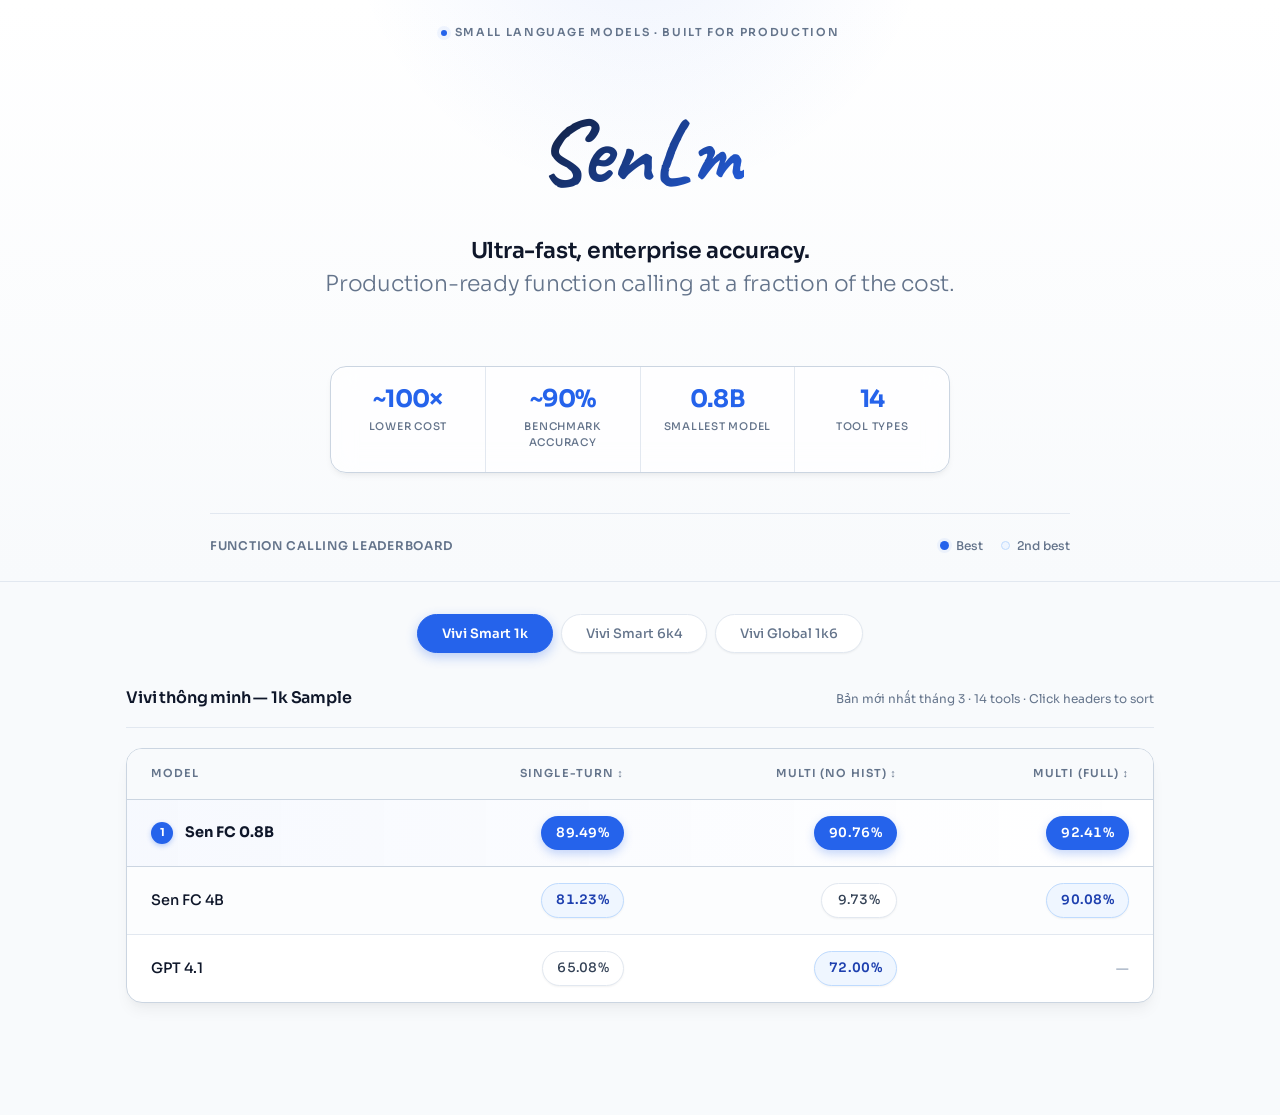
==== commit 6dbee00a: "Add light mode" ====
--- a/index.html
+++ b/index.html
@@ -16,7 +16,7 @@
     </div>
 
     <div class="brand-lockup">
-      <span class="brand-name">SenLM</span>
+      <span class="brand-name">SenLm</span>
       <span class="brand-tagline-big">
         <strong>Ultra-fast, enterprise accuracy.</strong><br>
         Production-ready function calling at a fraction of the cost.
--- a/static/style/style.css
+++ b/static/style/style.css
@@ -1,47 +1,48 @@
 @import url('https://fonts.googleapis.com/css2?family=Caveat:wght@600;700&family=Sora:wght@300;400;500;600;700&display=swap');
 
 /* ══════════════════════════════════════════
-   MODERN DARK / NEON TECH THEME
+   MODERN LIGHT / PREMIUM LAB THEME
 ══════════════════════════════════════════ */
 :root {
-  /* Dark tech backgrounds */
-  --bg-page:      #050505;
-  --bg-section:   #0a0a0a;
-  --bg-card:      #111111;
-  --bg-row-alt:   #0e0e0e;
-  --bg-hover:     #1a1a1a;
-  --bg-thead:     #0d0d0d;
-
-  /* Primary Accent: Electric Cyan / Blue */
-  --accent:       #00d2ff;
-  --accent-warm:  #3a7bd5;
-  --accent-soft:  rgba(0, 210, 255, 0.05);
-  --accent-mid:   rgba(0, 210, 255, 0.2);
-  --accent-text:  #e0f7fa;
+  /* Light Backgrounds */
+  --bg-page:      #f8fafc;       /* Very light cool gray */
+  --bg-section:   #ffffff;
+  --bg-card:      #ffffff;
+  --bg-row-alt:   #fcfdfe;
+  --bg-hover:     #f1f5f9;
+  --bg-thead:     #f8fafc;
+
+  /* Primary Accent: Deep Royal Blue & Indigo */
+  --accent:       #2563eb;       /* Royal Blue */
+  --accent-warm:  #4f46e5;       /* Indigo */
+  --accent-soft:  rgba(37, 99, 235, 0.06);
+  --accent-mid:   rgba(37, 99, 235, 0.15);
+  --accent-text:  #1e40af;
 
   /* Ranking/Status Colors */
-  --best-bg:      #00d2ff;       
-  --best-fg:      #002233;       
+  --best-bg:      #2563eb;       /* Solid Blue */
+  --best-fg:      #ffffff;       /* White Text */
   
-  --second-bg:    #003344;       
-  --second-fg:    #00d2ff;       
-  --second-bdr:   #005577;       
+  --second-bg:    #eff6ff;       /* Light Blue Tint */
+  --second-fg:    #1e40af;       /* Dark Blue Text */
+  --second-bdr:   #bfdbfe;       /* Border Blue */
 
   /* Text Colors */
-  --text-900:     #ffffff;       
-  --text-700:     #a3a3a3;       
-  --text-500:     #737373;       
-  --text-300:     #525252;       
+  --text-900:     #0f172a;       /* Slate 900 - Almost Black */
+  --text-700:     #334155;       /* Slate 700 - Dark Gray */
+  --text-500:     #64748b;       /* Slate 500 - Medium Gray */
+  --text-300:     #94a3b8;       /* Slate 300 - Light Gray */
 
   /* Borders */
-  --border:       #1f1f1f;
-  --border-mid:   #2a2a2a;
-  --border-strong:#404040;
-
-  /* Shadows */
-  --shadow-xs:    0 1px 3px rgba(0, 0, 0, 0.5);
-  --shadow-sm:    0 4px 12px rgba(0, 0, 0, 0.6);
-  --shadow-md:    0 8px 32px rgba(0, 0, 0, 0.7);
+  --border:       #e2e8f0;
+  --border-mid:   #cbd5e1;
+  --border-strong:#94a3b8;
+
+  /* Shadows (Softer, colored shadows for glow) */
+  --shadow-xs:    0 1px 2px rgba(0, 0, 0, 0.05);
+  --shadow-sm:    0 4px 6px -1px rgba(0, 0, 0, 0.05), 0 2px 4px -1px rgba(0, 0, 0, 0.03);
+  --shadow-md:    0 10px 15px -3px rgba(0, 0, 0, 0.05), 0 4px 6px -2px rgba(0, 0, 0, 0.025);
+  --shadow-glow:  0 0 20px rgba(37, 99, 235, 0.15);
 
   --r-sm:   8px;
   --r-md:   12px;
@@ -65,29 +66,27 @@
   -webkit-font-smoothing: antialiased;
   -moz-osx-font-smoothing: grayscale;
 }
-/* 1. Ensure the Header allows content to stretch */
+
+/* 1. Header with Soft Glow */
 .header {
-  background: var(--bg-card);
+  background: linear-gradient(to bottom, #ffffff 0%, #f8fafc 100%);
   border-bottom: 1px solid var(--border);
-  /* Increase horizontal padding to give the logo room to breathe */
   padding: 0 40px; 
   text-align: center;
   position: relative;
-  /* CRITICAL: Allow overflow so the M isn't clipped by the header edge */
   overflow: visible; 
-  min-height: 300px; /* Ensure enough vertical space */
-}
-
-/* Glowing orb background effect */
+  min-height: 300px;
+}
+
+/* Soft Blue Orb Background Effect */
 .header::before {
   content: '';
   position: absolute;
   top: -100px; left: 50%;
   transform: translateX(-50%);
   width: 600px; height: 300px;
-  background: radial-gradient(ellipse at top, rgba(0, 210, 255, 0.12), transparent 70%);
+  background: radial-gradient(ellipse at top, rgba(37, 99, 235, 0.08), transparent 70%);
   pointer-events: none;
-  
 }
 
 .header-eyebrow {
@@ -109,11 +108,9 @@
   width: 6px; height: 6px;
   border-radius: 50%;
   background: var(--accent);
-  box-shadow: 0 0 8px var(--accent);
+  box-shadow: 0 0 0 4px var(--accent-soft); /* Soft ring instead of neon glow */
   display: inline-block;
 }
-
-
 
 .brand-lockup { 
   padding: 40px 0 20px; 
@@ -124,12 +121,8 @@
   align-items: center;
   justify-content: center;
   width: 100%;
-  
-  /* CRITICAL: Add extra vertical padding to ensure the top of the M isn't clipped */
   padding-top: 50px; 
   padding-bottom: 30px;
-  
-  /* Ensure no overflow clipping from parent */
   overflow: visible; 
 }
 
@@ -137,35 +130,28 @@
   font-family: var(--font-brand);
   font-size: clamp(50px, 8vw, 90px); 
   font-weight: 700;
-  background: linear-gradient(135deg, #ffffff 0%, #00d2ff 100%);
+  /* Gradient from Dark Blue to Bright Blue */
+  background: linear-gradient(135deg, #0f172a 0%, #2563eb 100%);
   -webkit-background-clip: text;
   -webkit-text-fill-color: transparent;
   color: var(--accent);
   
   letter-spacing: 0; 
-  
-  /* CRITICAL: Increase line-height to give the tall parts of the M room */
   line-height: 1.4; 
   
   display: block; 
   width: fit-content;
   margin: 0 auto; 
-  
   text-shadow: none;
-  
-  /* Ensure the element itself doesn't clip its own content */
   overflow: visible;
-  
-  /* Optional: Slightly nudge the text up if it's sitting too low in the box */
   transform: translateY(-2px);
 }
-
 
 .brand-tagline-big {
   display: block;
   font-size: clamp(16px, 2.6vw, 22px);
   font-weight: 300;
-  color: var(--text-700);
+  color: var(--text-500);
   letter-spacing: -0.01em;
   margin-top: 16px;
   line-height: 1.5;
@@ -176,6 +162,7 @@
   color: var(--text-900);
 }
 
+/* Hero Stats - Glassmorphism Card */
 .hero-stats {
   display: flex;
   justify-content: center;
@@ -185,8 +172,9 @@
   border: 1px solid var(--border-mid);
   border-radius: var(--r-lg);
   overflow: hidden;
-  background: rgba(255,255,255,0.02);
-  backdrop-filter: blur(10px);
+  background: rgba(255, 255, 255, 0.7);
+  backdrop-filter: blur(12px);
+  box-shadow: var(--shadow-sm);
   position: relative;
   z-index: 1;
 }
@@ -195,7 +183,7 @@
   flex: 1;
   padding: 20px 16px;
   text-align: center;
-  border-right: 1px solid var(--border-mid);
+  border-right: 1px solid var(--border);
 }
 .hero-stat:last-child { border-right: none; }
 
@@ -252,8 +240,8 @@
 
 .legend-item { display: flex; align-items: center; gap: 7px; }
 .legend-dot  { width: 9px; height: 9px; border-radius: 50%; flex-shrink: 0; }
-.legend-best   { background: var(--best-bg); box-shadow: 0 0 6px var(--best-bg); }
-.legend-second { background: var(--second-bdr); }
+.legend-best   { background: var(--best-bg); box-shadow: 0 0 0 3px var(--accent-soft); }
+.legend-second { background: var(--second-bg); border: 1px solid var(--second-bdr); }
 
 /* NAV */
 .nav-tabs {
@@ -276,20 +264,22 @@
   cursor: pointer;
   border-radius: var(--r-pill);
   transition: all 0.2s ease;
+  box-shadow: var(--shadow-xs);
 }
 
 .tab-btn:hover {
   background: var(--bg-hover);
   border-color: var(--border-mid);
   color: var(--text-900);
+  transform: translateY(-1px);
 }
 
 .tab-btn.active {
-  background: var(--accent-soft);
+  background: var(--accent);
   border-color: var(--accent);
-  color: var(--accent);
-  font-weight: 600;
-  box-shadow: 0 0 15px rgba(0, 210, 255, 0.1);
+  color: #ffffff;
+  font-weight: 600;
+  box-shadow: 0 4px 12px rgba(37, 99, 235, 0.3);
 }
 
 /* MAIN */
@@ -369,12 +359,12 @@
 tbody tr:last-child { border-bottom: none; }
 tbody tr:hover { background: var(--bg-hover); }
 
-/* Highlight first row (Rank 1) */
+/* Highlight first row (Rank 1) - Subtle Blue Gradient */
 tbody tr:first-child {
-  background: linear-gradient(90deg, var(--accent-soft) 0%, transparent 100%);
-  border-bottom: 1px solid var(--border-strong);
-}
-tbody tr:first-child:hover { background: var(--accent-mid); }
+  background: linear-gradient(90deg, rgba(37, 99, 235, 0.04) 0%, transparent 100%);
+  border-bottom: 1px solid var(--border-mid);
+}
+tbody tr:first-child:hover { background: rgba(37, 99, 235, 0.08); }
 
 td {
   padding: 16px 24px;
@@ -392,11 +382,11 @@
   align-items: center;
   gap: 12px;
 }
-.td-model.senlm { color: var(--accent); }
+.td-model.senlm { color: var(--accent); font-weight: 600; }
 
 tbody tr:first-child .td-model {
   color: var(--text-900);
-  font-weight: 600;
+  font-weight: 700;
 }
 
 .rank-badge {
@@ -408,9 +398,9 @@
   font-size: 11px;
   font-weight: 700;
   background: var(--accent);
-  color: var(--best-fg);
+  color: #ffffff;
   flex-shrink: 0;
-  box-shadow: 0 0 8px rgba(0, 210, 255, 0.4);
+  box-shadow: 0 2px 5px rgba(37, 99, 235, 0.3);
 }
 
 /* BADGES */
@@ -423,11 +413,12 @@
   font-weight: 500;
   font-size: 13px;
   color: var(--text-700);
-  background: var(--bg-page);
-  border: 1px solid var(--border-mid);
+  background: #ffffff;
+  border: 1px solid var(--border);
   border-radius: var(--r-pill);
   font-variant-numeric: tabular-nums;
   letter-spacing: 0.02em;
+  box-shadow: var(--shadow-xs);
 }
 
 .val.best {
@@ -435,7 +426,7 @@
   color: var(--best-fg);
   border-color: transparent;
   font-weight: 600;
-  box-shadow: 0 0 10px rgba(0, 210, 255, 0.3);
+  box-shadow: 0 4px 10px rgba(37, 99, 235, 0.25);
 }
 
 .val.second {
@@ -445,13 +436,13 @@
   font-weight: 600;
 }
 
-.val-dash { color: var(--text-500); }
+.val-dash { color: var(--text-300); }
 
 /* RESPONSIVE */
 @media (max-width: 768px) {
   .header { padding: 0 12px; }
   .hero-stats { flex-direction: column; border-radius: var(--r-md); }
-  .hero-stat { border-right: none; border-bottom: 1px solid var(--border-mid); padding: 16px; }
+  .hero-stat { border-right: none; border-bottom: 1px solid var(--border); padding: 16px; }
   .hero-stat:last-child { border-bottom: none; }
   .hero-bottom { flex-direction: column; align-items: flex-start; padding: 16px 0 20px; }
   .main { padding: 24px 12px 56px; }
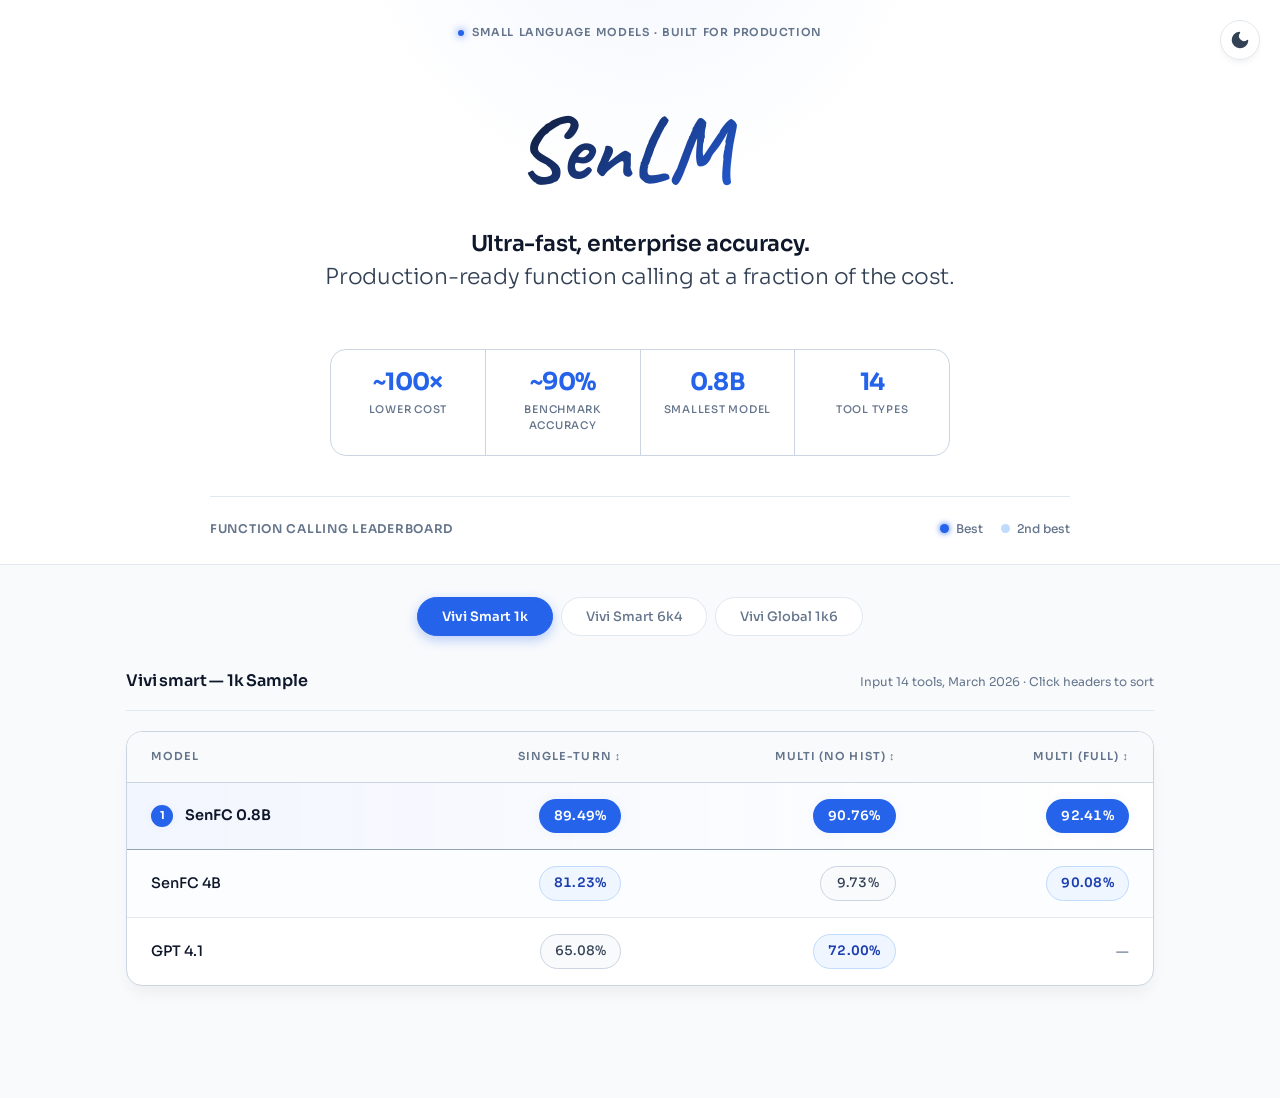
==== commit 6b09ea02: "Update both dark and light" ====
--- a/index.html
+++ b/index.html
@@ -1,22 +1,54 @@
 <!DOCTYPE html>
 <html lang="en">
+
 <head>
   <meta charset="UTF-8">
   <meta name="viewport" content="width=device-width, initial-scale=1.0">
   <title>SenLM — Function Calling Benchmark</title>
-  <link href="https://fonts.googleapis.com/css2?family=Caveat:wght@600;700&family=Sora:wght@300;400;500;600;700&display=swap" rel="stylesheet">
+  <link
+    href="https://fonts.googleapis.com/css2?family=Caveat:wght@600;700&family=Sora:wght@300;400;500;600;700&display=swap"
+    rel="stylesheet">
   <link rel="stylesheet" href="./static/style/style.css">
 </head>
+
 <body>
 
   <header class="header">
+    <!-- THEME TOGGLE BUTTON -->
+    <button class="theme-toggle" id="theme-toggle" aria-label="Toggle Dark Mode">
+      <!-- Sun Icon (for Dark Mode) -->
+      <svg class="sun-icon" viewBox="0 0 24 24" style="display: none;">
+        <path
+          d="M12 17C14.7614 17 17 14.7614 17 12C17 9.23858 14.7614 7 12 7C9.23858 7 7 9.23858 7 12C7 14.7614 9.23858 17 12 17Z"
+          stroke="currentColor" stroke-width="2" stroke-linecap="round" stroke-linejoin="round" />
+        <path d="M12 1V3" stroke="currentColor" stroke-width="2" stroke-linecap="round" stroke-linejoin="round" />
+        <path d="M12 21V23" stroke="currentColor" stroke-width="2" stroke-linecap="round" stroke-linejoin="round" />
+        <path d="M4.22 4.22L5.64 5.64" stroke="currentColor" stroke-width="2" stroke-linecap="round"
+          stroke-linejoin="round" />
+        <path d="M18.36 18.36L19.78 19.78" stroke="currentColor" stroke-width="2" stroke-linecap="round"
+          stroke-linejoin="round" />
+        <path d="M1 12H3" stroke="currentColor" stroke-width="2" stroke-linecap="round" stroke-linejoin="round" />
+        <path d="M21 12H23" stroke="currentColor" stroke-width="2" stroke-linecap="round" stroke-linejoin="round" />
+        <path d="M4.22 19.78L5.64 18.36" stroke="currentColor" stroke-width="2" stroke-linecap="round"
+          stroke-linejoin="round" />
+        <path d="M18.36 5.64L19.78 4.22" stroke="currentColor" stroke-width="2" stroke-linecap="round"
+          stroke-linejoin="round" />
+      </svg>
+      <!-- Moon Icon (for Light Mode) -->
+      <svg class="moon-icon" viewBox="0 0 24 24">
+        <path d="M21 12.79A9 9 0 1 1 11.21 3 7 7 0 0 0 21 12.79z" stroke="currentColor" stroke-width="2"
+          stroke-linecap="round" stroke-linejoin="round" />
+      </svg>
+    </button>
+
     <div class="header-eyebrow">
       <span class="eyebrow-dot"></span>
       Small Language Models · Built for Production
     </div>
 
     <div class="brand-lockup">
-      <span class="brand-name">SenLm</span>
+      <!-- Add a zero-width space or invisible spacer if needed, but usually just changing CSS is enough -->
+      <span class="brand-name">SenLM '</span>
       <span class="brand-tagline-big">
         <strong>Ultra-fast, enterprise accuracy.</strong><br>
         Production-ready function calling at a fraction of the cost.
@@ -64,8 +96,8 @@
   <main class="main">
     <div id="tab-vivi1k" class="tab-panel active">
       <div class="section-header">
-        <div class="section-title">Vivi thông minh — 1k Sample</div>
-        <div class="section-meta">Bản mới nhất tháng 3 · 14 tools · Click headers to sort</div>
+        <div class="section-title">Vivi smart — 1k Sample</div>
+        <div class="section-meta">Input 14 tools, March 2026 · Click headers to sort</div>
       </div>
       <div class="table-wrap">
         <table>
@@ -84,8 +116,8 @@
 
     <div id="tab-vivi6k" class="tab-panel">
       <div class="section-header">
-        <div class="section-title">Vivi thông minh — 6k4 Sample</div>
-        <div class="section-meta">Bản input 8 tools tháng 2</div>
+        <div class="section-title">Vivi smart — 6k4 Sample</div>
+        <div class="section-meta">Input 8 tools, February 2026</div>
       </div>
       <div class="table-wrap">
         <table>
@@ -126,4 +158,5 @@
 
   <script src="./static/js/app.js"></script>
 </body>
+
 </html>
--- a/static/style/style.css
+++ b/static/style/style.css
@@ -1,60 +1,93 @@
 @import url('https://fonts.googleapis.com/css2?family=Caveat:wght@600;700&family=Sora:wght@300;400;500;600;700&display=swap');
 
 /* ══════════════════════════════════════════
-   MODERN LIGHT / PREMIUM LAB THEME
+   THEME VARIABLES
 ══════════════════════════════════════════ */
-:root {
-  /* Light Backgrounds */
-  --bg-page:      #f8fafc;       /* Very light cool gray */
+
+/* DEFAULT: DARK THEME */
+:root, [data-theme="dark"] {
+  --bg-page:      #050505;
+  --bg-section:   #0a0a0a;
+  --bg-card:      #111111;
+  --bg-row-alt:   #0e0e0e;
+  --bg-hover:     #1a1a1a;
+  --bg-thead:     #0d0d0d;
+
+  --accent:       #00d2ff;
+  --accent-warm:  #3a7bd5;
+  --accent-soft:  rgba(0, 210, 255, 0.05);
+  --accent-mid:   rgba(0, 210, 255, 0.2);
+  
+  --best-bg:      #00d2ff;       
+  --best-fg:      #002233;       
+  --second-bg:    #003344;       
+  --second-fg:    #00d2ff;       
+  --second-bdr:   #005577;       
+
+  --text-900:     #ffffff;       
+  --text-700:     #a3a3a3;       
+  --text-500:     #737373;       
+  --text-300:     #525252;       
+
+  --border:       #1f1f1f;
+  --border-mid:   #2a2a2a;
+  --border-strong:#404040;
+
+  --shadow-xs:    0 1px 3px rgba(0, 0, 0, 0.5);
+  --shadow-sm:    0 4px 12px rgba(0, 0, 0, 0.6);
+  --shadow-md:    0 8px 32px rgba(0, 0, 0, 0.7);
+  --shadow-glow:  0 0 20px rgba(0, 210, 255, 0.15);
+}
+
+/* LIGHT THEME OVERRIDES */
+[data-theme="light"] {
+  --bg-page:      #f8fafc;
   --bg-section:   #ffffff;
   --bg-card:      #ffffff;
   --bg-row-alt:   #fcfdfe;
   --bg-hover:     #f1f5f9;
   --bg-thead:     #f8fafc;
 
-  /* Primary Accent: Deep Royal Blue & Indigo */
   --accent:       #2563eb;       /* Royal Blue */
-  --accent-warm:  #4f46e5;       /* Indigo */
+  --accent-warm:  #4f46e5;
   --accent-soft:  rgba(37, 99, 235, 0.06);
   --accent-mid:   rgba(37, 99, 235, 0.15);
-  --accent-text:  #1e40af;
-
-  /* Ranking/Status Colors */
-  --best-bg:      #2563eb;       /* Solid Blue */
-  --best-fg:      #ffffff;       /* White Text */
-  
-  --second-bg:    #eff6ff;       /* Light Blue Tint */
-  --second-fg:    #1e40af;       /* Dark Blue Text */
-  --second-bdr:   #bfdbfe;       /* Border Blue */
-
-  /* Text Colors */
-  --text-900:     #0f172a;       /* Slate 900 - Almost Black */
-  --text-700:     #334155;       /* Slate 700 - Dark Gray */
-  --text-500:     #64748b;       /* Slate 500 - Medium Gray */
-  --text-300:     #94a3b8;       /* Slate 300 - Light Gray */
-
-  /* Borders */
+
+  --best-bg:      #2563eb;       
+  --best-fg:      #ffffff;       
+  --second-bg:    #eff6ff;       
+  --second-fg:    #1e40af;       
+  --second-bdr:   #bfdbfe;       
+
+  --text-900:     #0f172a;       
+  --text-700:     #334155;       
+  --text-500:     #64748b;       
+  --text-300:     #94a3b8;       
+
   --border:       #e2e8f0;
   --border-mid:   #cbd5e1;
   --border-strong:#94a3b8;
 
-  /* Shadows (Softer, colored shadows for glow) */
   --shadow-xs:    0 1px 2px rgba(0, 0, 0, 0.05);
-  --shadow-sm:    0 4px 6px -1px rgba(0, 0, 0, 0.05), 0 2px 4px -1px rgba(0, 0, 0, 0.03);
-  --shadow-md:    0 10px 15px -3px rgba(0, 0, 0, 0.05), 0 4px 6px -2px rgba(0, 0, 0, 0.025);
+  --shadow-sm:    0 4px 6px -1px rgba(0, 0, 0, 0.05);
+  --shadow-md:    0 10px 15px -3px rgba(0, 0, 0, 0.05);
   --shadow-glow:  0 0 20px rgba(37, 99, 235, 0.15);
-
+}
+
+/* ══════════════════════════════════════════
+   BASE STYLES
+══════════════════════════════════════════ */
+:root {
   --r-sm:   8px;
   --r-md:   12px;
   --r-lg:   16px;
   --r-pill: 999px;
-
   --font-brand: 'Caveat', cursive;
   --font-body:  'Sora', -apple-system, BlinkMacSystemFont, sans-serif;
 }
 
 *, *::before, *::after { box-sizing: border-box; margin: 0; padding: 0; }
-html { scroll-behavior: smooth; }
+html { scroll-behavior: smooth; transition: background-color 0.3s ease, color 0.3s ease; }
 
 body {
   font-family: var(--font-body);
@@ -64,28 +97,29 @@
   font-size: 15px;
   min-height: 100vh;
   -webkit-font-smoothing: antialiased;
-  -moz-osx-font-smoothing: grayscale;
-}
-
-/* 1. Header with Soft Glow */
+  transition: background-color 0.3s ease, color 0.3s ease;
+}
+
+/* HEADER */
 .header {
-  background: linear-gradient(to bottom, #ffffff 0%, #f8fafc 100%);
+  background: var(--bg-card);
   border-bottom: 1px solid var(--border);
   padding: 0 40px; 
   text-align: center;
   position: relative;
+  
+  /* CRITICAL: Must be visible for the M to stick out if it's very tall */
   overflow: visible; 
-  min-height: 300px;
-}
-
-/* Soft Blue Orb Background Effect */
+  
+  min-height: 300px; /* Ensure enough vertical space */
+}
 .header::before {
   content: '';
   position: absolute;
   top: -100px; left: 50%;
   transform: translateX(-50%);
   width: 600px; height: 300px;
-  background: radial-gradient(ellipse at top, rgba(37, 99, 235, 0.08), transparent 70%);
+  background: radial-gradient(ellipse at top, var(--accent-soft), transparent 70%);
   pointer-events: none;
 }
 
@@ -97,7 +131,13 @@
   padding: 24px 0 0;
   font-size: 11px;
   font-weight: 600;
-  letter-spacing: 0.15em;
+  
+  /* 1. Moderate letter-spacing for character readability */
+  letter-spacing: 0.05em; 
+  
+  /* 2. Specific word-spacing to separate the words clearly */
+  word-spacing: 0.2em; 
+  
   text-transform: uppercase;
   color: var(--text-500);
   position: relative;
@@ -108,7 +148,7 @@
   width: 6px; height: 6px;
   border-radius: 50%;
   background: var(--accent);
-  box-shadow: 0 0 0 4px var(--accent-soft); /* Soft ring instead of neon glow */
+  box-shadow: 0 0 8px var(--accent);
   display: inline-block;
 }
 
@@ -121,29 +161,41 @@
   align-items: center;
   justify-content: center;
   width: 100%;
+  
+  /* CRITICAL: Ensure no parent clips us */
+  overflow: visible; 
+  
+  /* Add extra top space specifically for the tall font */
   padding-top: 50px; 
-  padding-bottom: 30px;
-  overflow: visible; 
 }
 
 .brand-name {
   font-family: var(--font-brand);
   font-size: clamp(50px, 8vw, 90px); 
   font-weight: 700;
-  /* Gradient from Dark Blue to Bright Blue */
-  background: linear-gradient(135deg, #0f172a 0%, #2563eb 100%);
+  
+  /* Gradient Setup */
+  background: linear-gradient(135deg, var(--text-900) 0%, var(--accent) 100%);
   -webkit-background-clip: text;
   -webkit-text-fill-color: transparent;
-  color: var(--accent);
+  color: var(--accent); /* Fallback */
   
   letter-spacing: 0; 
-  line-height: 1.4; 
+  
+  /* CRITICAL FIX 1: Line-height must be large enough to contain the tallest glyph */
+  line-height: 1.3; 
   
   display: block; 
   width: fit-content;
   margin: 0 auto; 
-  text-shadow: none;
-  overflow: visible;
+  
+  /* CRITICAL FIX 2: Allow the element to visually overflow its own line-box if needed */
+  overflow: visible; 
+  
+  /* CRITICAL FIX 3: Sometimes adding a tiny transparent border helps browsers render the box larger */
+  border-top: 1px solid transparent;
+  border-bottom: 1px solid transparent;
+  
   transform: translateY(-2px);
 }
 
@@ -151,7 +203,7 @@
   display: block;
   font-size: clamp(16px, 2.6vw, 22px);
   font-weight: 300;
-  color: var(--text-500);
+  color: var(--text-700);
   letter-spacing: -0.01em;
   margin-top: 16px;
   line-height: 1.5;
@@ -162,7 +214,39 @@
   color: var(--text-900);
 }
 
-/* Hero Stats - Glassmorphism Card */
+/* THEME TOGGLE BUTTON */
+.theme-toggle {
+  position: absolute;
+  top: 20px;
+  right: 20px;
+  background: var(--bg-card);
+  border: 1px solid var(--border);
+  color: var(--text-700);
+  width: 40px;
+  height: 40px;
+  border-radius: 50%;
+  display: flex;
+  align-items: center;
+  justify-content: center;
+  cursor: pointer;
+  z-index: 10;
+  transition: all 0.2s ease;
+  box-shadow: var(--shadow-sm);
+}
+
+.theme-toggle:hover {
+  border-color: var(--accent);
+  color: var(--accent);
+  transform: rotate(15deg);
+}
+
+.theme-toggle svg {
+  width: 20px;
+  height: 20px;
+  fill: currentColor;
+}
+
+/* HERO STATS */
 .hero-stats {
   display: flex;
   justify-content: center;
@@ -172,18 +256,23 @@
   border: 1px solid var(--border-mid);
   border-radius: var(--r-lg);
   overflow: hidden;
-  background: rgba(255, 255, 255, 0.7);
-  backdrop-filter: blur(12px);
-  box-shadow: var(--shadow-sm);
+  background: rgba(255,255,255,0.02);
+  backdrop-filter: blur(10px);
   position: relative;
   z-index: 1;
+  transition: background-color 0.3s ease, border-color 0.3s ease;
+}
+
+[data-theme="light"] .hero-stats {
+  background: rgba(255, 255, 255, 0.7);
 }
 
 .hero-stat {
   flex: 1;
   padding: 20px 16px;
   text-align: center;
-  border-right: 1px solid var(--border);
+  border-right: 1px solid var(--border-mid);
+  transition: border-color 0.3s ease;
 }
 .hero-stat:last-child { border-right: none; }
 
@@ -219,6 +308,7 @@
   margin-right: auto;
   flex-wrap: wrap;
   gap: 12px;
+  transition: border-color 0.3s ease;
 }
 
 .benchmark-label {
@@ -240,8 +330,8 @@
 
 .legend-item { display: flex; align-items: center; gap: 7px; }
 .legend-dot  { width: 9px; height: 9px; border-radius: 50%; flex-shrink: 0; }
-.legend-best   { background: var(--best-bg); box-shadow: 0 0 0 3px var(--accent-soft); }
-.legend-second { background: var(--second-bg); border: 1px solid var(--second-bdr); }
+.legend-best   { background: var(--best-bg); box-shadow: 0 0 6px var(--best-bg); }
+.legend-second { background: var(--second-bdr); }
 
 /* NAV */
 .nav-tabs {
@@ -264,21 +354,25 @@
   cursor: pointer;
   border-radius: var(--r-pill);
   transition: all 0.2s ease;
-  box-shadow: var(--shadow-xs);
 }
 
 .tab-btn:hover {
   background: var(--bg-hover);
   border-color: var(--border-mid);
   color: var(--text-900);
-  transform: translateY(-1px);
 }
 
 .tab-btn.active {
+  background: var(--accent-soft);
+  border-color: var(--accent);
+  color: var(--accent);
+  font-weight: 600;
+  box-shadow: 0 0 15px var(--accent-soft);
+}
+
+[data-theme="light"] .tab-btn.active {
   background: var(--accent);
-  border-color: var(--accent);
   color: #ffffff;
-  font-weight: 600;
   box-shadow: 0 4px 12px rgba(37, 99, 235, 0.3);
 }
 
@@ -304,6 +398,7 @@
   margin-bottom: 20px;
   padding-bottom: 16px;
   border-bottom: 1px solid var(--border);
+  transition: border-color 0.3s ease;
 }
 
 .section-title {
@@ -327,6 +422,7 @@
   box-shadow: var(--shadow-md);
   overflow: hidden;
   margin-bottom: 32px;
+  transition: background-color 0.3s ease, border-color 0.3s ease, box-shadow 0.3s ease;
 }
 
 table { width: 100%; border-collapse: collapse; min-width: 640px; }
@@ -334,6 +430,7 @@
 thead tr {
   background: var(--bg-thead);
   border-bottom: 1px solid var(--border-mid);
+  transition: background-color 0.3s ease, border-color 0.3s ease;
 }
 
 th {
@@ -353,24 +450,24 @@
 
 tbody tr {
   border-bottom: 1px solid var(--border);
-  transition: background 0.15s ease;
+  transition: background 0.15s ease, border-color 0.3s ease;
 }
 tbody tr:nth-child(even) { background: var(--bg-row-alt); }
 tbody tr:last-child { border-bottom: none; }
 tbody tr:hover { background: var(--bg-hover); }
 
-/* Highlight first row (Rank 1) - Subtle Blue Gradient */
 tbody tr:first-child {
-  background: linear-gradient(90deg, rgba(37, 99, 235, 0.04) 0%, transparent 100%);
-  border-bottom: 1px solid var(--border-mid);
-}
-tbody tr:first-child:hover { background: rgba(37, 99, 235, 0.08); }
+  background: linear-gradient(90deg, var(--accent-soft) 0%, transparent 100%);
+  border-bottom: 1px solid var(--border-strong);
+}
+tbody tr:first-child:hover { background: var(--accent-mid); }
 
 td {
   padding: 16px 24px;
   font-size: 14px;
   vertical-align: middle;
   color: var(--text-700);
+  transition: color 0.3s ease;
 }
 td:not(:first-child) { text-align: right; }
 
@@ -381,12 +478,13 @@
   display: flex;
   align-items: center;
   gap: 12px;
-}
-.td-model.senlm { color: var(--accent); font-weight: 600; }
+  transition: color 0.3s ease;
+}
+.td-model.senlm { color: var(--accent); }
 
 tbody tr:first-child .td-model {
   color: var(--text-900);
-  font-weight: 700;
+  font-weight: 600;
 }
 
 .rank-badge {
@@ -398,9 +496,9 @@
   font-size: 11px;
   font-weight: 700;
   background: var(--accent);
-  color: #ffffff;
+  color: var(--best-fg);
   flex-shrink: 0;
-  box-shadow: 0 2px 5px rgba(37, 99, 235, 0.3);
+  box-shadow: 0 0 8px var(--accent-soft);
 }
 
 /* BADGES */
@@ -413,12 +511,12 @@
   font-weight: 500;
   font-size: 13px;
   color: var(--text-700);
-  background: #ffffff;
-  border: 1px solid var(--border);
+  background: var(--bg-page);
+  border: 1px solid var(--border-mid);
   border-radius: var(--r-pill);
   font-variant-numeric: tabular-nums;
   letter-spacing: 0.02em;
-  box-shadow: var(--shadow-xs);
+  transition: all 0.3s ease;
 }
 
 .val.best {
@@ -426,7 +524,7 @@
   color: var(--best-fg);
   border-color: transparent;
   font-weight: 600;
-  box-shadow: 0 4px 10px rgba(37, 99, 235, 0.25);
+  box-shadow: 0 0 10px var(--accent-soft);
 }
 
 .val.second {
@@ -436,13 +534,14 @@
   font-weight: 600;
 }
 
-.val-dash { color: var(--text-300); }
+.val-dash { color: var(--text-500); }
 
 /* RESPONSIVE */
 @media (max-width: 768px) {
   .header { padding: 0 12px; }
+  .theme-toggle { top: 10px; right: 10px; width: 36px; height: 36px; }
   .hero-stats { flex-direction: column; border-radius: var(--r-md); }
-  .hero-stat { border-right: none; border-bottom: 1px solid var(--border); padding: 16px; }
+  .hero-stat { border-right: none; border-bottom: 1px solid var(--border-mid); padding: 16px; }
   .hero-stat:last-child { border-bottom: none; }
   .hero-bottom { flex-direction: column; align-items: flex-start; padding: 16px 0 20px; }
   .main { padding: 24px 12px 56px; }
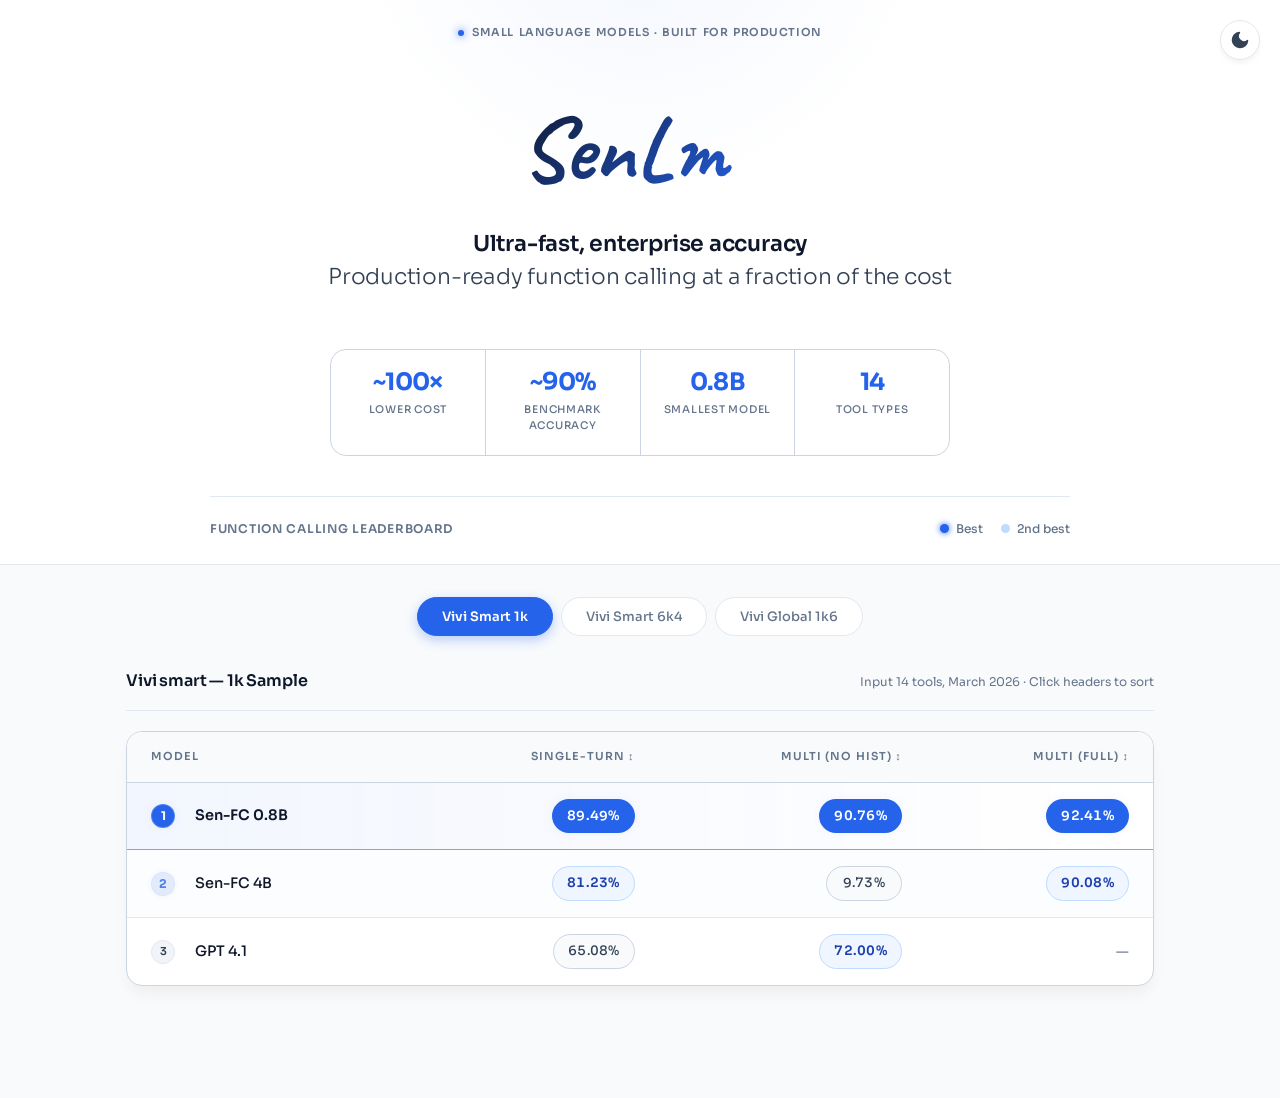
==== commit b47a6ff5: "Update dark and theme, fix some bugs" ====
--- a/index.html
+++ b/index.html
@@ -48,10 +48,10 @@
 
     <div class="brand-lockup">
       <!-- Add a zero-width space or invisible spacer if needed, but usually just changing CSS is enough -->
-      <span class="brand-name">SenLM '</span>
+      <span class="brand-name">SenLm '</span>
       <span class="brand-tagline-big">
-        <strong>Ultra-fast, enterprise accuracy.</strong><br>
-        Production-ready function calling at a fraction of the cost.
+        <strong>Ultra-fast, enterprise accuracy</strong><br>
+        Production-ready function calling at a fraction of the cost
       </span>
     </div>
 
--- a/static/style/style.css
+++ b/static/style/style.css
@@ -550,4 +550,51 @@
   .section-header { flex-direction: column; gap: 8px; }
   th, td { padding: 12px 16px; font-size: 13px; }
   .val { min-width: 64px; padding: 4px 10px; font-size: 12px; }
+}
+
+/* RANK BADGES */
+.rank-badge {
+  display: inline-flex;
+  align-items: center;
+  justify-content: center;
+  width: 24px; 
+  height: 24px;
+  border-radius: 50%;
+  font-size: 12px;
+  font-weight: 700;
+  flex-shrink: 0;
+  margin-right: 8px; /* Space between badge and model name */
+  transition: all 0.2s ease;
+}
+
+/* 1st Place: Primary Accent (Bright & Glowing) */
+.rank-1 {
+  background: var(--accent); 
+  color: #ffffff;
+  box-shadow: 0 0 10px var(--accent-soft);
+  border: 1px solid rgba(255,255,255,0.2);
+}
+
+/* 2nd Place: Faded / Lighter Version of Accent */
+.rank-2 {
+  /* Uses the 'mid' variable which is a transparent/lighter version of accent */
+  background: var(--accent-mid); 
+  color: var(--accent); /* Text matches the accent color */
+  border: 1px solid var(--accent-soft);
+  opacity: 0.8; /* Slightly faded overall */
+}
+
+/* 3rd Place and below: Standard Neutral (White in Dark, Gray in Light) */
+.rank-3, .rank-other {
+  background: var(--bg-hover);
+  color: var(--text-700); /* Uses standard text color (Gray in light, Light Gray in dark) */
+  border: 1px solid var(--border);
+  font-weight: 600;
+  font-size: 11px;
+  box-shadow: none;
+}
+
+/* Hover effect for rows */
+tbody tr:hover .rank-badge {
+  transform: scale(1.1);
 }
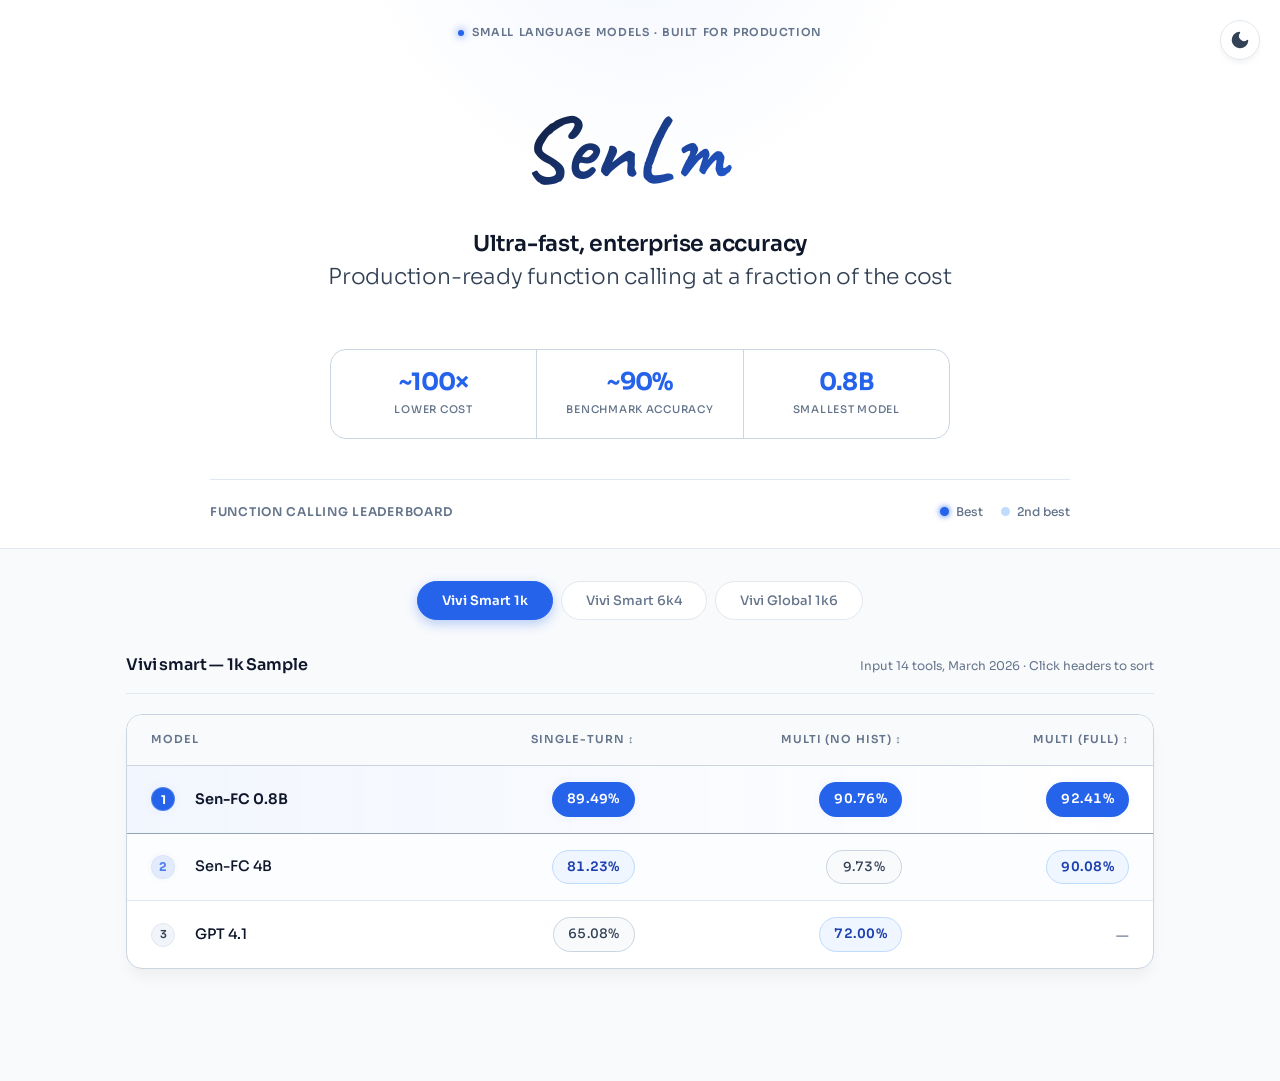
==== commit eb46c31c: "Remove number tools" ====
--- a/index.html
+++ b/index.html
@@ -68,10 +68,10 @@
         <span class="hero-stat-value"><span>0.8B</span></span>
         <span class="hero-stat-label">Smallest model</span>
       </div>
-      <div class="hero-stat">
+      <!-- <div class="hero-stat">
         <span class="hero-stat-value"><span>14</span></span>
         <span class="hero-stat-label">Tool types</span>
-      </div>
+      </div> -->
     </div>
 
     <div class="hero-bottom">
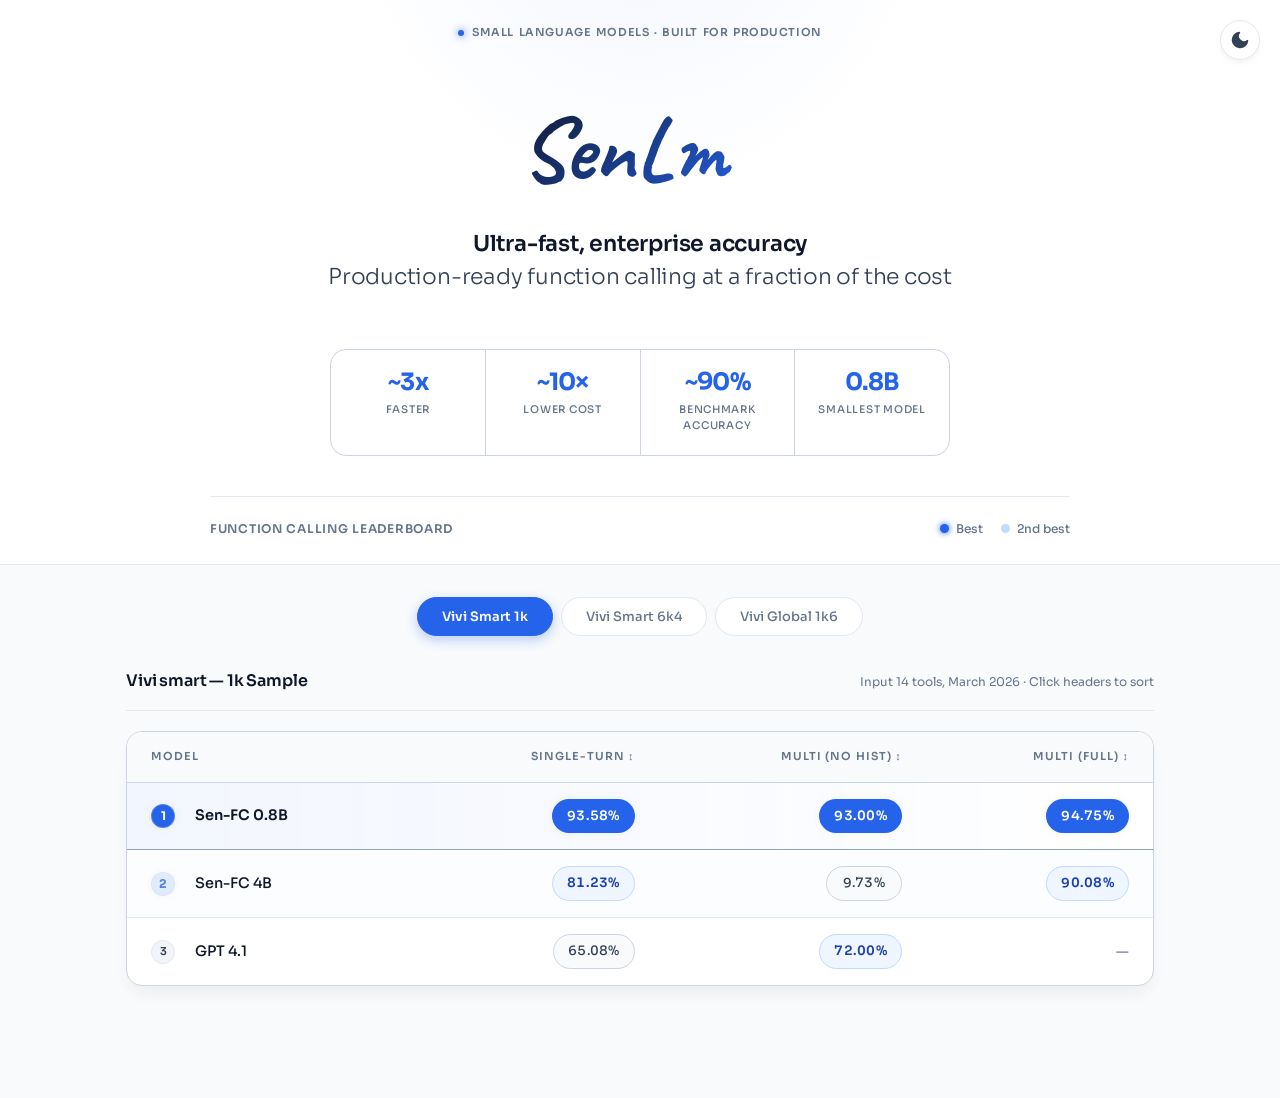
==== commit 9c2451e0: "Update results version 1505" ====
--- a/index.html
+++ b/index.html
@@ -57,7 +57,11 @@
 
     <div class="hero-stats">
       <div class="hero-stat">
-        <span class="hero-stat-value"><span>~100×</span></span>
+        <span class="hero-stat-value"><span>~3x</span></span>
+        <span class="hero-stat-label">Faster</span>
+      </div>
+      <div class="hero-stat">
+        <span class="hero-stat-value"><span>~10×</span></span>
         <span class="hero-stat-label">Lower cost</span>
       </div>
       <div class="hero-stat">
